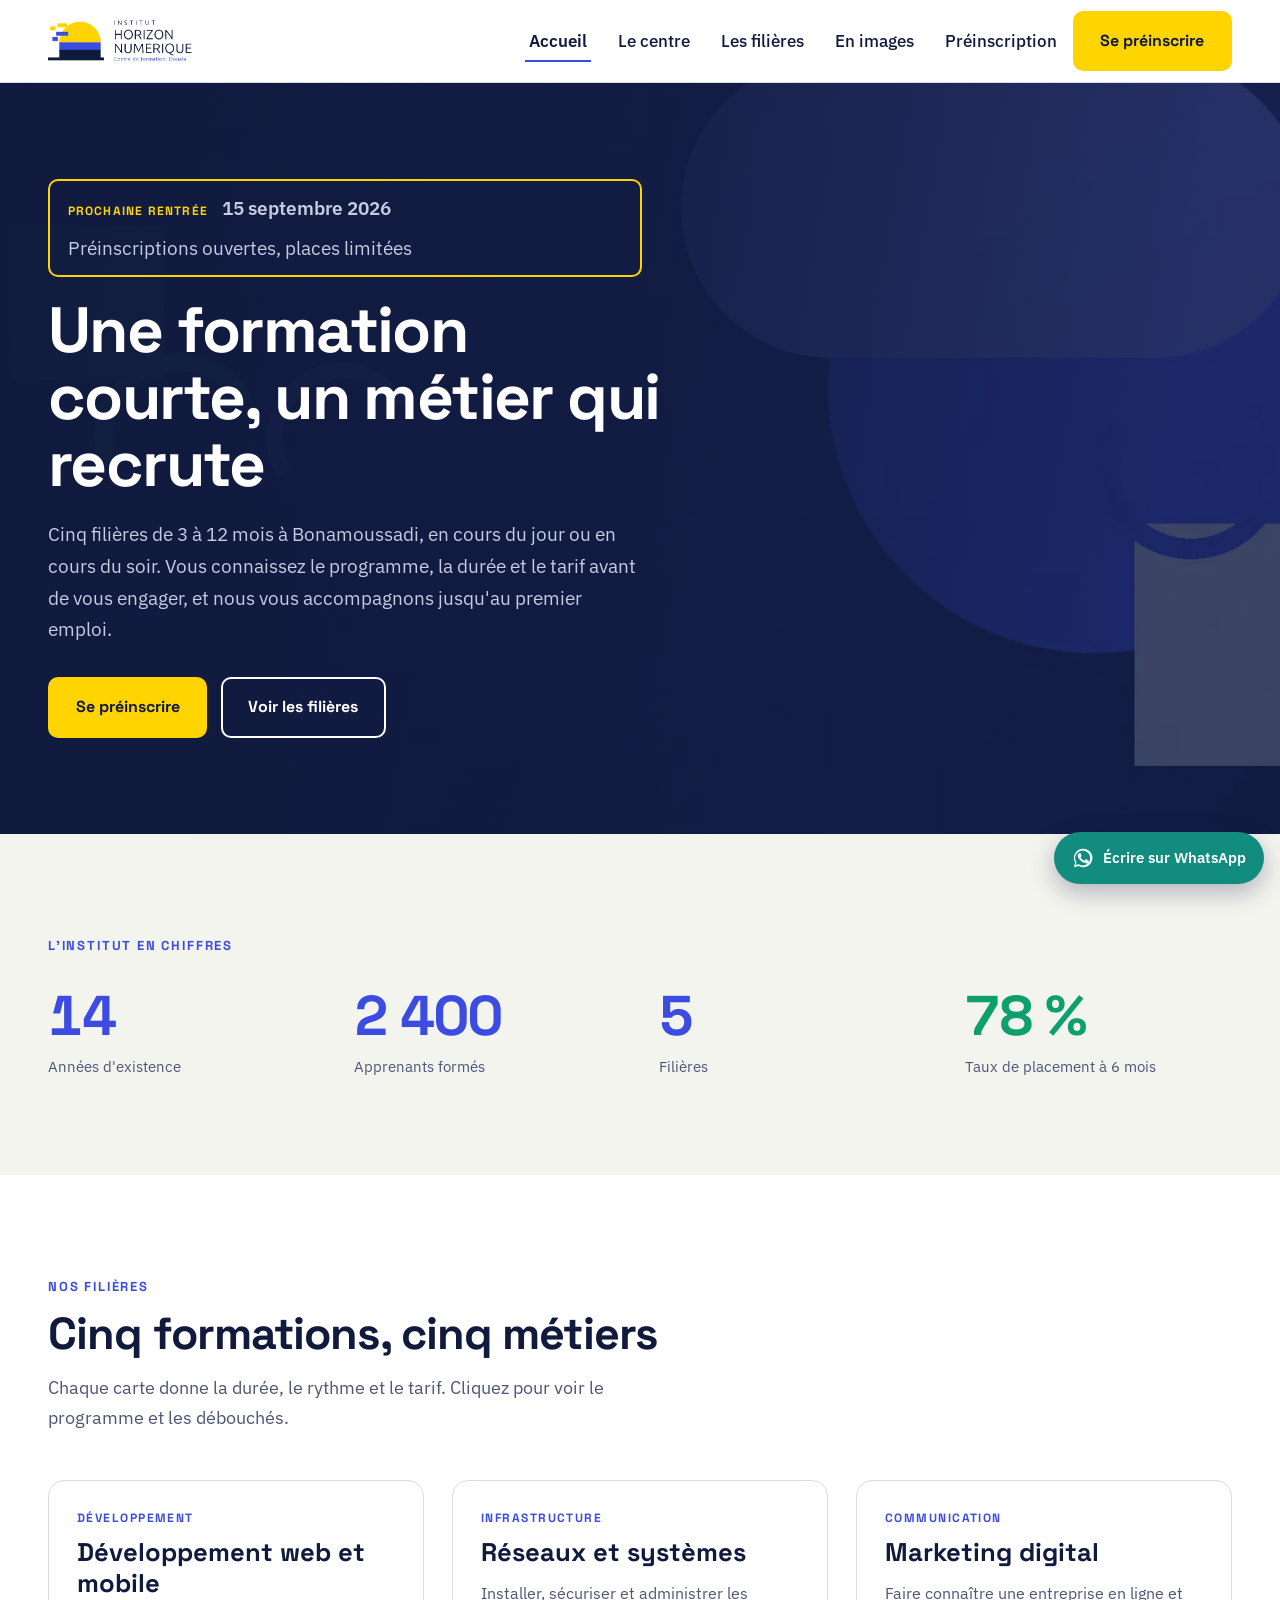
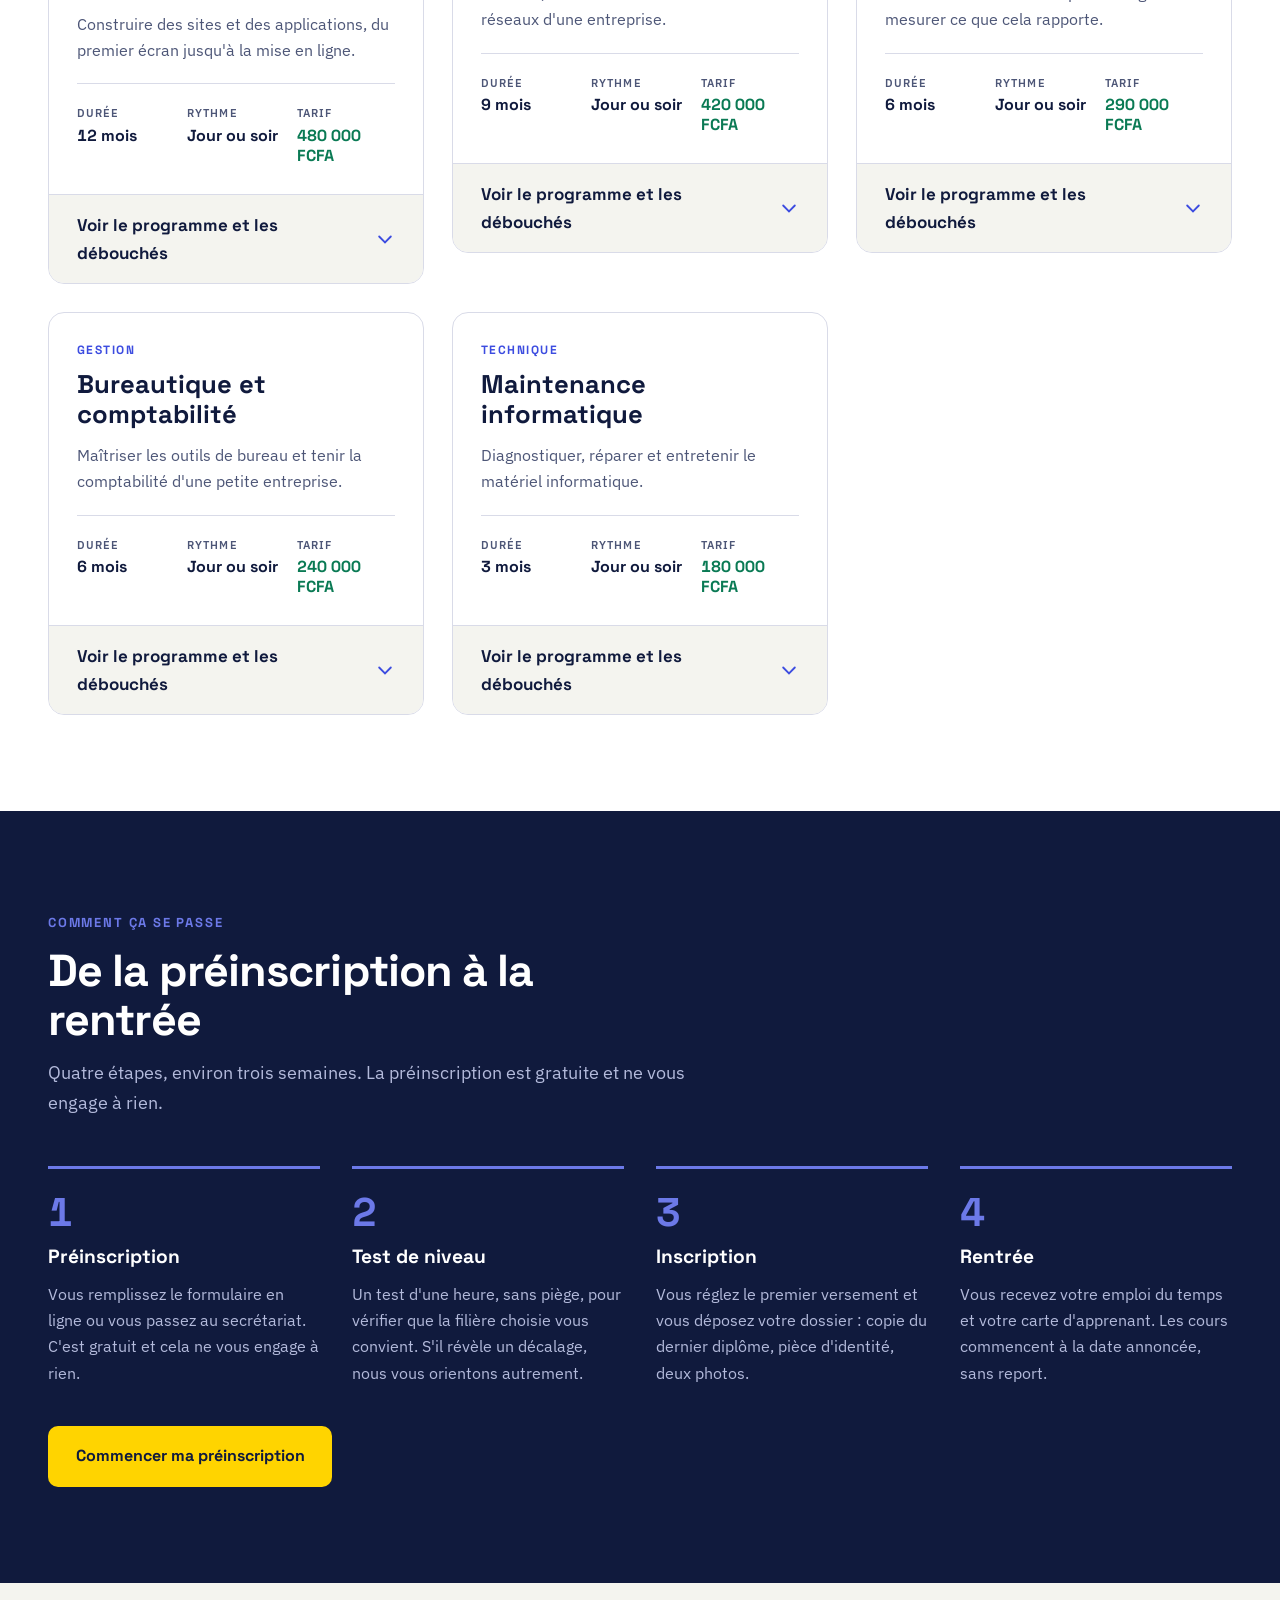
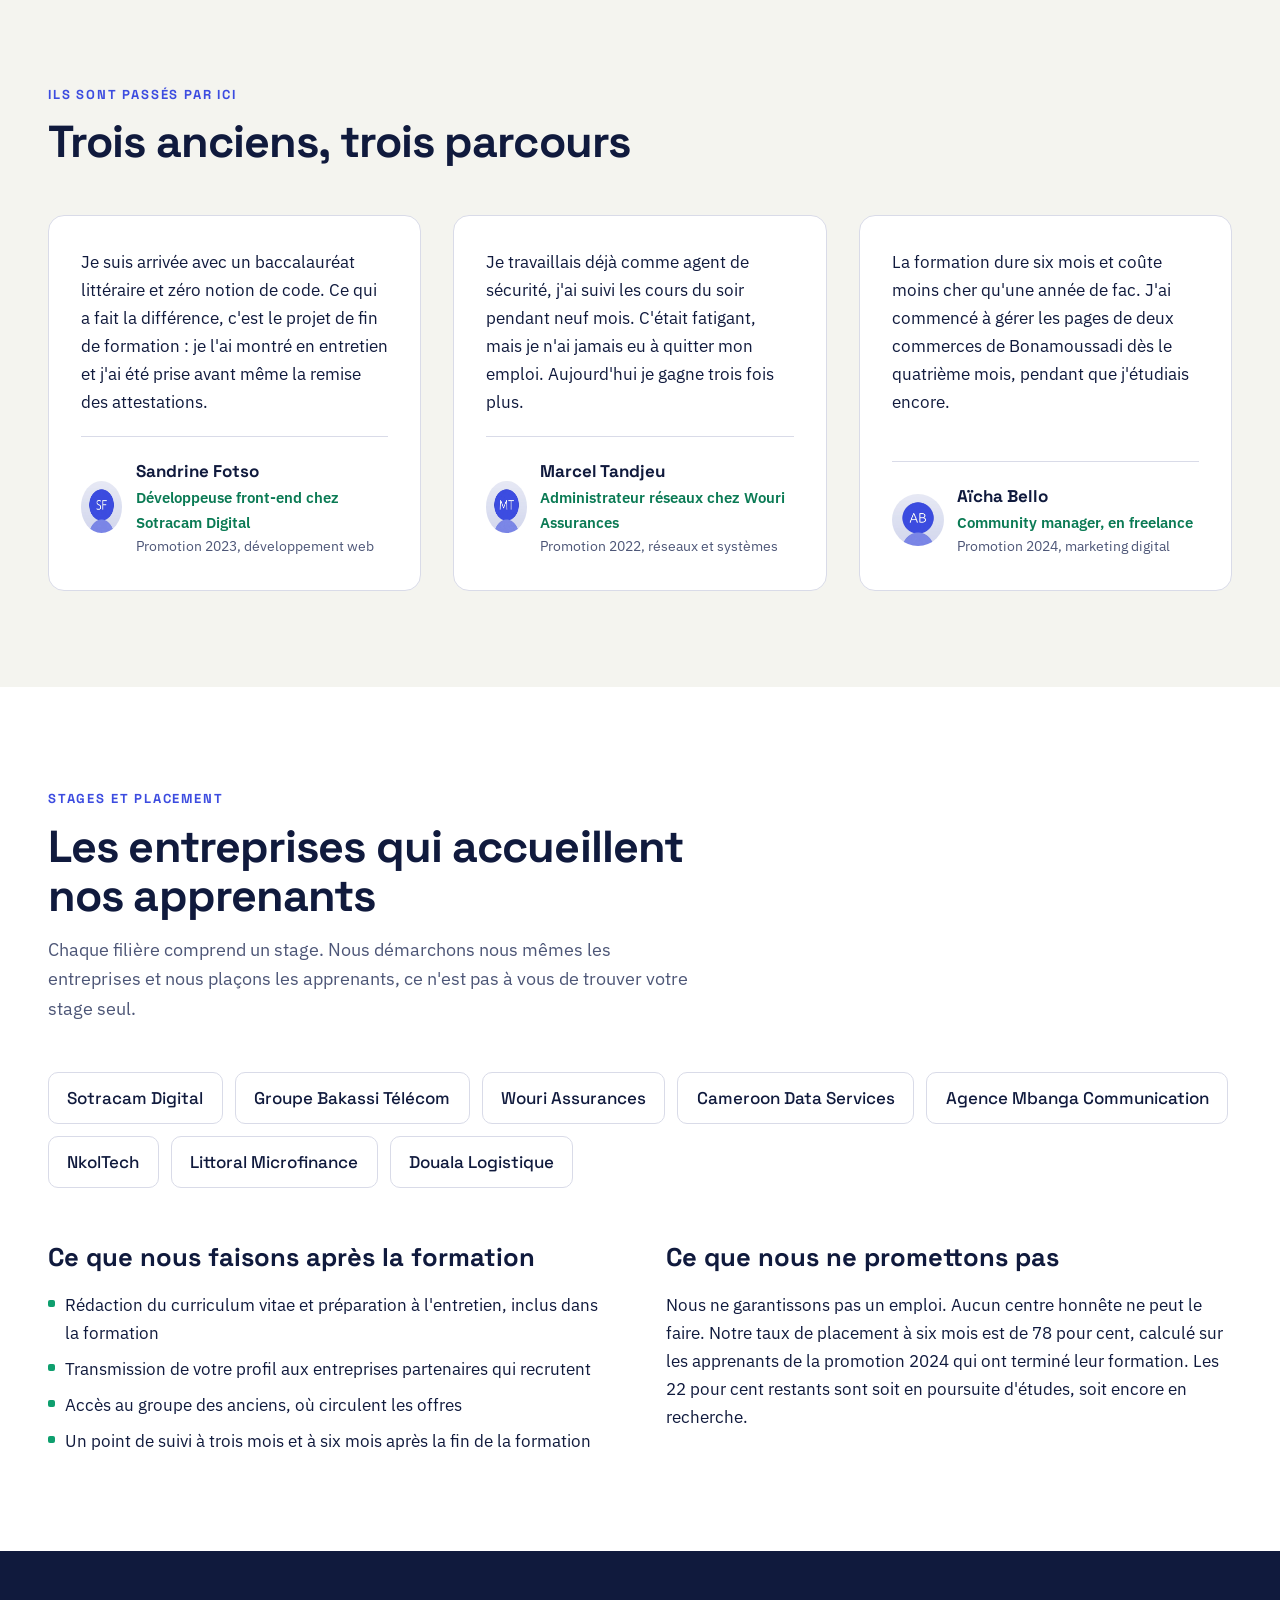
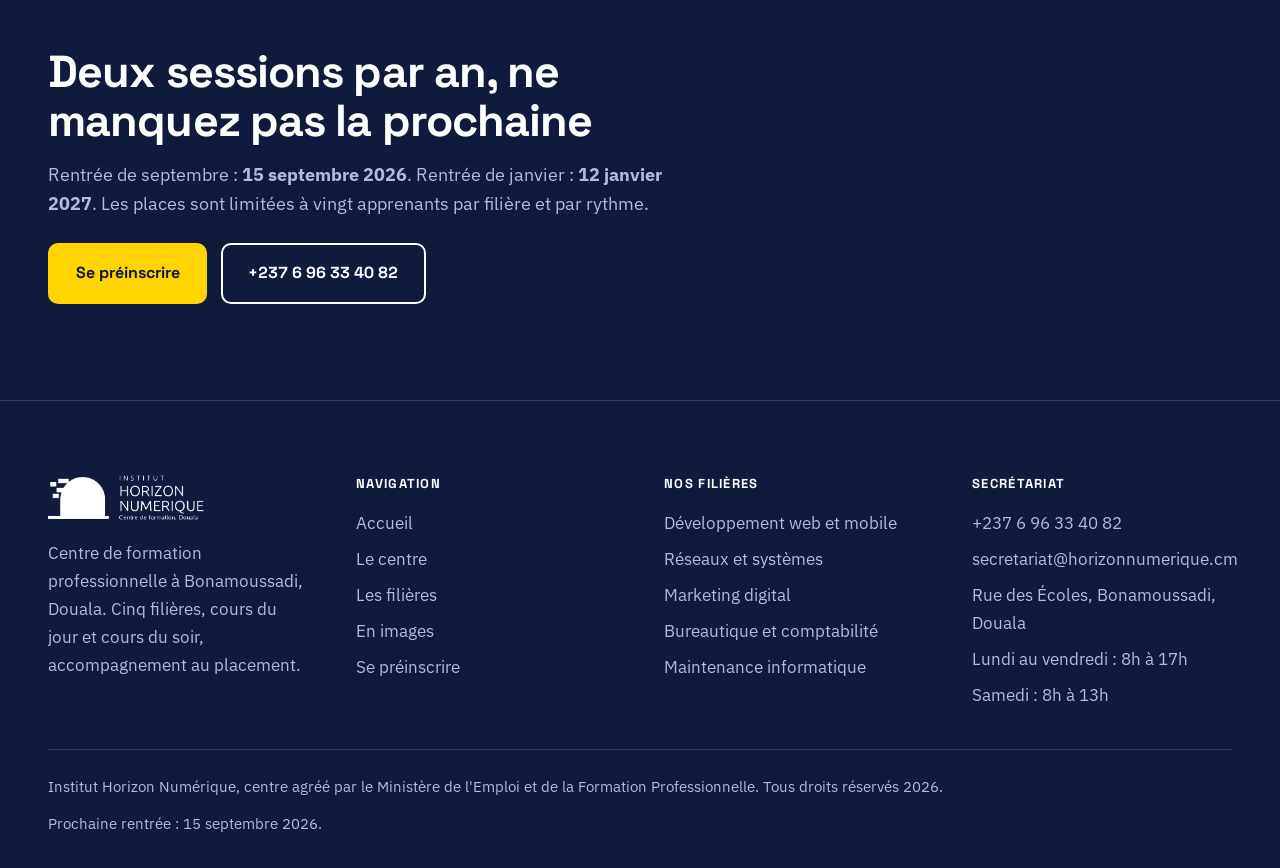
==== index.html @ 8bb301e9 "Firs commit" ====
<!DOCTYPE html>
<html lang="fr">
<head>
  <meta charset="UTF-8">
  <meta name="viewport" content="width=device-width, initial-scale=1">
  <title>Formation informatique à Douala | Horizon Numérique</title>
  <meta name="description" content="Centre de formation à Bonamoussadi, Douala. Développement web, réseaux, marketing digital et bureautique. Cours du jour et du soir, de 3 à 12 mois.">
  <link rel="canonical" href="https://www.horizonnumerique.cm/">
  <meta name="theme-color" content="#101A3D">
  <meta name="author" content="Institut Horizon Numérique">

  <meta property="og:type" content="website">
  <meta property="og:title" content="Formation informatique à Douala | Horizon Numérique">
  <meta property="og:description" content="Centre de formation à Bonamoussadi, Douala. Développement web, réseaux, marketing digital et bureautique. Cours du jour et du soir, de 3 à 12 mois.">
  <meta property="og:image" content="https://www.horizonnumerique.cm/assets/img/og-image.jpg">
  <meta property="og:image:width" content="1200">
  <meta property="og:image:height" content="630">
  <meta property="og:url" content="https://www.horizonnumerique.cm/">
  <meta property="og:locale" content="fr_FR">
  <meta property="og:site_name" content="Institut Horizon Numérique">
  <meta name="twitter:card" content="summary_large_image">
  <meta name="twitter:title" content="Formation informatique à Douala | Horizon Numérique">
  <meta name="twitter:description" content="Centre de formation à Bonamoussadi, Douala. Développement web, réseaux, marketing digital et bureautique. Cours du jour et du soir, de 3 à 12 mois.">
  <meta name="twitter:image" content="https://www.horizonnumerique.cm/assets/img/og-image.jpg">

  <link rel="icon" href="favicon.ico" sizes="any">
  <link rel="icon" type="image/png" sizes="32x32" href="assets/logo/favicon-32x32.png">
  <link rel="icon" type="image/png" sizes="16x16" href="assets/logo/favicon-16x16.png">
  <link rel="apple-touch-icon" href="assets/logo/apple-touch-icon.png">
  <link rel="manifest" href="site.webmanifest">

  <link rel="preload" as="image" href="assets/logo/logo.png">
  <link rel="preconnect" href="https://fonts.googleapis.com">
  <link rel="preconnect" href="https://fonts.gstatic.com" crossorigin>
  <link rel="stylesheet"
        href="https://fonts.googleapis.com/css2?family=Space+Grotesk:wght@500;700&family=IBM+Plex+Sans:wght@400;500;600&display=swap">
  <link rel="stylesheet" href="assets/css/style.css">
  <script type="application/ld+json">
{
  "@context": "https://schema.org",
  "@type": "EducationalOrganization",
  "@id": "https://www.horizonnumerique.cm/#institut",
  "name": "Institut Horizon Numérique",
  "alternateName": "Horizon Numérique",
  "description": "Centre de formation professionnelle à Bonamoussadi, Douala. Développement web et mobile, réseaux et systèmes, marketing digital, bureautique et comptabilité, maintenance informatique. Cours du jour et du soir.",
  "url": "https://www.horizonnumerique.cm/",
  "logo": "https://www.horizonnumerique.cm/assets/logo/logo.png",
  "image": "https://www.horizonnumerique.cm/assets/img/og-image.jpg",
  "telephone": "+237 6 96 33 40 82",
  "email": "secretariat@horizonnumerique.cm",
  "address": {
    "@type": "PostalAddress",
    "streetAddress": "Rue des Écoles, carrefour Kotto",
    "addressLocality": "Douala",
    "addressRegion": "Littoral",
    "postalCode": "BP 5820",
    "addressCountry": "CM"
  },
  "geo": {
    "@type": "GeoCoordinates",
    "latitude": 4.09,
    "longitude": 9.74
  },
  "openingHours": [
    "Mo-Fr 08:00-17:00",
    "Sa 08:00-13:00"
  ],
  "areaServed": {
    "@type": "City",
    "name": "Douala"
  },
  "foundingDate": "2012",
  "sameAs": [
    "https://www.facebook.com/horizonnumerique",
    "https://www.linkedin.com/school/institut-horizon-numerique"
  ],
  "numberOfStudents": 2400
}
  </script>
</head>
<body>
  <a class="saut-contenu" href="#contenu">Aller au contenu principal</a>

  <header class="entete">
    <div class="enveloppe entete__barre">
      <a class="entete__logo" href="index.html" aria-label="Institut Horizon Numérique, retour à l'accueil">
        <img src="assets/logo/logo.png" alt="Institut Horizon Numérique, centre de formation à Douala" width="144" height="46">
      </a>

      <button class="bouton-menu" type="button" data-menu-bouton
              aria-expanded="false" aria-controls="navigation-principale">Menu</button>

      <nav class="nav" id="navigation-principale" data-menu aria-label="Navigation principale">
        <ul class="nav__liste">
          <li><a class="nav__lien" href="index.html" aria-current="page">Accueil</a></li>
          <li><a class="nav__lien" href="a-propos/index.html">Le centre</a></li>
          <li><a class="nav__lien" href="services/index.html">Les filières</a></li>
          <li><a class="nav__lien" href="galerie/index.html">En images</a></li>
          <li><a class="nav__lien" href="contact/index.html">Préinscription</a></li>
        </ul>
      </nav>

      <a class="bouton bouton--jaune" href="contact/index.html">Se préinscrire</a>
    </div>
  </header>


  <main id="contenu">
    <section class="hero">
      <picture>
            <source type="image/webp" srcset="assets/img/hero.webp">
            <img src="assets/img/hero.jpg" alt="Apprenants en formation à l'Institut Horizon Numérique de Douala" width="2000" height="860" fetchpriority="high" class="hero__fond">
          </picture>
      <div class="enveloppe hero__contenu">
       <div class="hero__texte">
        <p class="session">
          <span class="session__etiquette">Prochaine rentrée</span>
          <strong>15 septembre 2026</strong>
          <span>Préinscriptions ouvertes, places limitées</span>
        </p>

        <h1>Une formation courte, un métier qui recrute</h1>
        <p>Cinq filières de 3 à 12 mois à Bonamoussadi, en cours du jour ou en
           cours du soir. Vous connaissez le programme, la durée et le tarif
           avant de vous engager, et nous vous accompagnons jusqu'au premier
           emploi.</p>

        <div class="groupe-boutons">
          <a class="bouton bouton--jaune" href="contact/index.html">Se préinscrire</a>
          <a class="bouton bouton--ligne" href="#filieres">Voir les filières</a>
        </div>
       </div>
      </div>
    </section>

    <section class="section section--craie" aria-labelledby="titre-chiffres">
      <div class="enveloppe">
        <h2 id="titre-chiffres" class="surtitre" style="margin-bottom:2rem">L'institut en chiffres</h2>
        <div class="chiffres">
          <div class="chiffre ">
            <p class="chiffre__valeur">14</p>
            <p class="chiffre__libelle">Années d'existence</p>
          </div>
          <div class="chiffre ">
            <p class="chiffre__valeur">2 400</p>
            <p class="chiffre__libelle">Apprenants formés</p>
          </div>
          <div class="chiffre ">
            <p class="chiffre__valeur">5</p>
            <p class="chiffre__libelle">Filières</p>
          </div>
          <div class="chiffre chiffre--reussite">
            <p class="chiffre__valeur">78 %</p>
            <p class="chiffre__libelle">Taux de placement à 6 mois</p>
          </div>
        </div>
      </div>
    </section>

    <section class="section" id="filieres" aria-labelledby="titre-filieres">
      <div class="enveloppe">
        <div class="titre-section">
          <span class="surtitre">Nos filières</span>
          <h2 id="titre-filieres">Cinq formations, cinq métiers</h2>
          <p>Chaque carte donne la durée, le rythme et le tarif. Cliquez pour
             voir le programme et les débouchés.</p>
        </div>

        <div class="filieres">
          <article class="filiere">
          <div class="filiere__entete">
            <p class="filiere__categorie">Développement</p>
            <h3>Développement web et mobile</h3>
            <p class="filiere__resume">Construire des sites et des applications, du premier écran jusqu'à la mise en ligne.</p>
            <dl class="filiere__donnees">
              <div><dt>Durée</dt><dd>12 mois</dd></div>
              <div><dt>Rythme</dt><dd>Jour ou soir</dd></div>
              <div><dt>Tarif</dt><dd class="tarif">480 000 FCFA</dd></div>
            </dl>
          </div>

          <button class="filiere__bouton" type="button" data-filiere-bouton
                  aria-expanded="false" aria-controls="detail-dev-web">
            <span data-filiere-libelle>Voir le programme et les débouchés</span>
            <svg viewBox="0 0 24 24" aria-hidden="true" focusable="false"><path d="M5 9l7 7 7-7"/></svg>
          </button>

          <div class="filiere__detail" id="detail-dev-web" hidden>
            <h4>Programme</h4>
            <ul>
                <li>Bases du web : HTML, CSS, mise en page responsive</li>
                <li>Programmation avec JavaScript</li>
                <li>Interfaces modernes avec React</li>
                <li>Serveur et API avec Node.js</li>
                <li>Bases de données SQL et modélisation</li>
                <li>et 3 autres modules, voir la fiche complète</li>
            </ul>

            <h4>Débouchés</h4>
            <ul class="debouches">
                <li>Développeur web junior en agence ou en entreprise</li>
                <li>Développeur mobile junior</li>
                <li>Intégrateur web</li>
                <li>Freelance sur des projets de sites vitrines et e-commerce</li>
            </ul>

            <p style="margin-top:1.5rem">
              <a class="bouton bouton--nuit" href="services/index.html#dev-web">Fiche complète</a>
            </p>
          </div>
        </article>
        <article class="filiere">
          <div class="filiere__entete">
            <p class="filiere__categorie">Infrastructure</p>
            <h3>Réseaux et systèmes</h3>
            <p class="filiere__resume">Installer, sécuriser et administrer les réseaux d'une entreprise.</p>
            <dl class="filiere__donnees">
              <div><dt>Durée</dt><dd>9 mois</dd></div>
              <div><dt>Rythme</dt><dd>Jour ou soir</dd></div>
              <div><dt>Tarif</dt><dd class="tarif">420 000 FCFA</dd></div>
            </dl>
          </div>

          <button class="filiere__bouton" type="button" data-filiere-bouton
                  aria-expanded="false" aria-controls="detail-reseaux">
            <span data-filiere-libelle>Voir le programme et les débouchés</span>
            <svg viewBox="0 0 24 24" aria-hidden="true" focusable="false"><path d="M5 9l7 7 7-7"/></svg>
          </button>

          <div class="filiere__detail" id="detail-reseaux" hidden>
            <h4>Programme</h4>
            <ul>
                <li>Architecture des réseaux et modèle TCP/IP</li>
                <li>Câblage, commutation et routage</li>
                <li>Administration Windows Server</li>
                <li>Administration Linux</li>
                <li>Sécurité des réseaux et pare-feu</li>
                <li>et 3 autres modules, voir la fiche complète</li>
            </ul>

            <h4>Débouchés</h4>
            <ul class="debouches">
                <li>Technicien réseaux en entreprise</li>
                <li>Administrateur systèmes junior</li>
                <li>Technicien support niveau 2</li>
                <li>Installateur en société de services informatiques</li>
            </ul>

            <p style="margin-top:1.5rem">
              <a class="bouton bouton--nuit" href="services/index.html#reseaux">Fiche complète</a>
            </p>
          </div>
        </article>
        <article class="filiere">
          <div class="filiere__entete">
            <p class="filiere__categorie">Communication</p>
            <h3>Marketing digital</h3>
            <p class="filiere__resume">Faire connaître une entreprise en ligne et mesurer ce que cela rapporte.</p>
            <dl class="filiere__donnees">
              <div><dt>Durée</dt><dd>6 mois</dd></div>
              <div><dt>Rythme</dt><dd>Jour ou soir</dd></div>
              <div><dt>Tarif</dt><dd class="tarif">290 000 FCFA</dd></div>
            </dl>
          </div>

          <button class="filiere__bouton" type="button" data-filiere-bouton
                  aria-expanded="false" aria-controls="detail-marketing">
            <span data-filiere-libelle>Voir le programme et les débouchés</span>
            <svg viewBox="0 0 24 24" aria-hidden="true" focusable="false"><path d="M5 9l7 7 7-7"/></svg>
          </button>

          <div class="filiere__detail" id="detail-marketing" hidden>
            <h4>Programme</h4>
            <ul>
                <li>Stratégie de communication numérique</li>
                <li>Réseaux sociaux : Facebook, Instagram, TikTok, LinkedIn</li>
                <li>Création de visuels avec Canva et Photoshop</li>
                <li>Rédaction web et référencement naturel</li>
                <li>Publicité en ligne et gestion de budget</li>
                <li>et 3 autres modules, voir la fiche complète</li>
            </ul>

            <h4>Débouchés</h4>
            <ul class="debouches">
                <li>Chargé de communication digitale</li>
                <li>Community manager</li>
                <li>Assistant marketing en PME</li>
                <li>Freelance en gestion de pages d'entreprises</li>
            </ul>

            <p style="margin-top:1.5rem">
              <a class="bouton bouton--nuit" href="services/index.html#marketing">Fiche complète</a>
            </p>
          </div>
        </article>
        <article class="filiere">
          <div class="filiere__entete">
            <p class="filiere__categorie">Gestion</p>
            <h3>Bureautique et comptabilité</h3>
            <p class="filiere__resume">Maîtriser les outils de bureau et tenir la comptabilité d'une petite entreprise.</p>
            <dl class="filiere__donnees">
              <div><dt>Durée</dt><dd>6 mois</dd></div>
              <div><dt>Rythme</dt><dd>Jour ou soir</dd></div>
              <div><dt>Tarif</dt><dd class="tarif">240 000 FCFA</dd></div>
            </dl>
          </div>

          <button class="filiere__bouton" type="button" data-filiere-bouton
                  aria-expanded="false" aria-controls="detail-bureautique">
            <span data-filiere-libelle>Voir le programme et les débouchés</span>
            <svg viewBox="0 0 24 24" aria-hidden="true" focusable="false"><path d="M5 9l7 7 7-7"/></svg>
          </button>

          <div class="filiere__detail" id="detail-bureautique" hidden>
            <h4>Programme</h4>
            <ul>
                <li>Windows, fichiers et organisation du poste de travail</li>
                <li>Traitement de texte : Word</li>
                <li>Tableur : Excel, des bases aux formules avancées</li>
                <li>Présentations : PowerPoint</li>
                <li>Comptabilité générale et plan comptable OHADA</li>
                <li>et 3 autres modules, voir la fiche complète</li>
            </ul>

            <h4>Débouchés</h4>
            <ul class="debouches">
                <li>Secrétaire de direction</li>
                <li>Aide-comptable en PME</li>
                <li>Assistant administratif</li>
                <li>Caissier ou gestionnaire de stock</li>
            </ul>

            <p style="margin-top:1.5rem">
              <a class="bouton bouton--nuit" href="services/index.html#bureautique">Fiche complète</a>
            </p>
          </div>
        </article>
        <article class="filiere">
          <div class="filiere__entete">
            <p class="filiere__categorie">Technique</p>
            <h3>Maintenance informatique</h3>
            <p class="filiere__resume">Diagnostiquer, réparer et entretenir le matériel informatique.</p>
            <dl class="filiere__donnees">
              <div><dt>Durée</dt><dd>3 mois</dd></div>
              <div><dt>Rythme</dt><dd>Jour ou soir</dd></div>
              <div><dt>Tarif</dt><dd class="tarif">180 000 FCFA</dd></div>
            </dl>
          </div>

          <button class="filiere__bouton" type="button" data-filiere-bouton
                  aria-expanded="false" aria-controls="detail-maintenance">
            <span data-filiere-libelle>Voir le programme et les débouchés</span>
            <svg viewBox="0 0 24 24" aria-hidden="true" focusable="false"><path d="M5 9l7 7 7-7"/></svg>
          </button>

          <div class="filiere__detail" id="detail-maintenance" hidden>
            <h4>Programme</h4>
            <ul>
                <li>Composants d'un ordinateur et montage</li>
                <li>Installation de Windows et des pilotes</li>
                <li>Diagnostic des pannes matérielles</li>
                <li>Récupération de données et sauvegarde</li>
                <li>Nettoyage, virus et optimisation</li>
                <li>et 2 autres modules, voir la fiche complète</li>
            </ul>

            <h4>Débouchés</h4>
            <ul class="debouches">
                <li>Technicien de maintenance</li>
                <li>Vendeur technicien en boutique informatique</li>
                <li>Ouverture de son propre atelier de réparation</li>
            </ul>

            <p style="margin-top:1.5rem">
              <a class="bouton bouton--nuit" href="services/index.html#maintenance">Fiche complète</a>
            </p>
          </div>
        </article>
        </div>
      </div>
    </section>

    <section class="section section--nuit" aria-labelledby="titre-etapes">
      <div class="enveloppe">
        <div class="titre-section">
          <span class="surtitre">Comment ça se passe</span>
          <h2 id="titre-etapes">De la préinscription à la rentrée</h2>
          <p>Quatre étapes, environ trois semaines. La préinscription est
             gratuite et ne vous engage à rien.</p>
        </div>

        <ol class="etapes">
          <li class="etape">
            <h3>Préinscription</h3>
            <p>Vous remplissez le formulaire en ligne ou vous passez au secrétariat. C'est gratuit et cela ne vous engage à rien.</p>
          </li>
          <li class="etape">
            <h3>Test de niveau</h3>
            <p>Un test d'une heure, sans piège, pour vérifier que la filière choisie vous convient. S'il révèle un décalage, nous vous orientons autrement.</p>
          </li>
          <li class="etape">
            <h3>Inscription</h3>
            <p>Vous réglez le premier versement et vous déposez votre dossier : copie du dernier diplôme, pièce d'identité, deux photos.</p>
          </li>
          <li class="etape">
            <h3>Rentrée</h3>
            <p>Vous recevez votre emploi du temps et votre carte d'apprenant. Les cours commencent à la date annoncée, sans report.</p>
          </li>
        </ol>

        <div class="groupe-boutons" style="margin-top:2.5rem">
          <a class="bouton bouton--jaune" href="contact/index.html">Commencer ma préinscription</a>
        </div>
      </div>
    </section>

    <section class="section section--craie" aria-labelledby="titre-temoignages">
      <div class="enveloppe">
        <div class="titre-section">
          <span class="surtitre">Ils sont passés par ici</span>
          <h2 id="titre-temoignages">Trois anciens, trois parcours</h2>
        </div>

        <div class="temoignages">
          <figure class="temoignage">
            <blockquote>Je suis arrivée avec un baccalauréat littéraire et zéro notion de code. Ce qui a fait la différence, c'est le projet de fin de formation : je l'ai montré en entretien et j'ai été prise avant même la remise des attestations.</blockquote>
            <figcaption class="temoignage__auteur">
              <picture>
            <source type="image/webp" srcset="assets/img/ancien-sf.webp">
            <img src="assets/img/ancien-sf.jpg" alt="Sandrine Fotso, ancien apprenant de l'Institut Horizon Numérique" width="400" height="400" loading="lazy" decoding="async">
          </picture>
              <div>
                <p class="temoignage__nom">Sandrine Fotso</p>
                <p class="temoignage__poste">Développeuse front-end chez Sotracam Digital</p>
                <p class="temoignage__promo">Promotion 2023, développement web</p>
              </div>
            </figcaption>
          </figure>
          <figure class="temoignage">
            <blockquote>Je travaillais déjà comme agent de sécurité, j'ai suivi les cours du soir pendant neuf mois. C'était fatigant, mais je n'ai jamais eu à quitter mon emploi. Aujourd'hui je gagne trois fois plus.</blockquote>
            <figcaption class="temoignage__auteur">
              <picture>
            <source type="image/webp" srcset="assets/img/ancien-mt.webp">
            <img src="assets/img/ancien-mt.jpg" alt="Marcel Tandjeu, ancien apprenant de l'Institut Horizon Numérique" width="400" height="400" loading="lazy" decoding="async">
          </picture>
              <div>
                <p class="temoignage__nom">Marcel Tandjeu</p>
                <p class="temoignage__poste">Administrateur réseaux chez Wouri Assurances</p>
                <p class="temoignage__promo">Promotion 2022, réseaux et systèmes</p>
              </div>
            </figcaption>
          </figure>
          <figure class="temoignage">
            <blockquote>La formation dure six mois et coûte moins cher qu'une année de fac. J'ai commencé à gérer les pages de deux commerces de Bonamoussadi dès le quatrième mois, pendant que j'étudiais encore.</blockquote>
            <figcaption class="temoignage__auteur">
              <picture>
            <source type="image/webp" srcset="assets/img/ancien-ab.webp">
            <img src="assets/img/ancien-ab.jpg" alt="Aïcha Bello, ancien apprenant de l'Institut Horizon Numérique" width="400" height="400" loading="lazy" decoding="async">
          </picture>
              <div>
                <p class="temoignage__nom">Aïcha Bello</p>
                <p class="temoignage__poste">Community manager, en freelance</p>
                <p class="temoignage__promo">Promotion 2024, marketing digital</p>
              </div>
            </figcaption>
          </figure>
        </div>
      </div>
    </section>

    <section class="section" aria-labelledby="titre-partenaires">
      <div class="enveloppe">
        <div class="titre-section">
          <span class="surtitre">Stages et placement</span>
          <h2 id="titre-partenaires">Les entreprises qui accueillent nos apprenants</h2>
          <p>Chaque filière comprend un stage. Nous démarchons nous mêmes les
             entreprises et nous plaçons les apprenants, ce n'est pas à vous de
             trouver votre stage seul.</p>
        </div>

        <ul class="partenaires">
          <li>Sotracam Digital</li>
          <li>Groupe Bakassi Télécom</li>
          <li>Wouri Assurances</li>
          <li>Cameroon Data Services</li>
          <li>Agence Mbanga Communication</li>
          <li>NkolTech</li>
          <li>Littoral Microfinance</li>
          <li>Douala Logistique</li>
        </ul>

        <div class="colonnes" style="margin-top:3rem">
          <div>
            <h3 style="font-family:var(--display);font-size:var(--t-m);font-weight:700;margin-bottom:0.75rem">Ce que nous faisons après la formation</h3>
            <ul class="liste-puces">
              <li>Rédaction du curriculum vitae et préparation à l'entretien,
                  inclus dans la formation</li>
              <li>Transmission de votre profil aux entreprises partenaires qui
                  recrutent</li>
              <li>Accès au groupe des anciens, où circulent les offres</li>
              <li>Un point de suivi à trois mois et à six mois après la fin de
                  la formation</li>
            </ul>
          </div>
          <div>
            <h3 style="font-family:var(--display);font-size:var(--t-m);font-weight:700;margin-bottom:0.75rem">Ce que nous ne promettons pas</h3>
            <p>Nous ne garantissons pas un emploi. Aucun centre honnête ne peut
               le faire. Notre taux de placement à six mois est de 78 pour cent,
               calculé sur les apprenants de la promotion 2024 qui ont terminé
               leur formation. Les 22 pour cent restants sont soit en poursuite
               d'études, soit encore en recherche.</p>
          </div>
        </div>
      </div>
    </section>

    <section class="section section--nuit">
      <div class="enveloppe">
        <div class="titre-section" style="margin-bottom:1.5rem">
          <h2>Deux sessions par an, ne manquez pas la prochaine</h2>
          <p>Rentrée de septembre : <strong>15 septembre 2026</strong>. Rentrée de
             janvier : <strong>12 janvier 2027</strong>. Les places sont
             limitées à vingt apprenants par filière et par rythme.</p>
        </div>
        <div class="groupe-boutons">
          <a class="bouton bouton--jaune" href="contact/index.html">Se préinscrire</a>
          <a class="bouton bouton--ligne" href="tel:+237696334082">+237 6 96 33 40 82</a>
        </div>
      </div>
    </section>
  </main>


  <footer class="pied">
    <div class="enveloppe">
      <div class="pied__grille">
        <div>
          <img src="assets/logo/logo-blanc.png" alt="Institut Horizon Numérique, centre de formation à Douala" width="157" height="50">
          <p>Centre de formation professionnelle à Bonamoussadi, Douala.
             Cinq filières, cours du jour et cours du soir, accompagnement au
             placement.</p>
        </div>

        <div>
          <h3>Navigation</h3>
          <ul>
            <li><a href="index.html">Accueil</a></li>
            <li><a href="a-propos/index.html">Le centre</a></li>
            <li><a href="services/index.html">Les filières</a></li>
            <li><a href="galerie/index.html">En images</a></li>
            <li><a href="contact/index.html">Se préinscrire</a></li>
          </ul>
        </div>

        <div>
          <h3>Nos filières</h3>
          <ul>
            <li><a href="services/index.html#dev-web">Développement web et mobile</a></li>
            <li><a href="services/index.html#reseaux">Réseaux et systèmes</a></li>
            <li><a href="services/index.html#marketing">Marketing digital</a></li>
            <li><a href="services/index.html#bureautique">Bureautique et comptabilité</a></li>
            <li><a href="services/index.html#maintenance">Maintenance informatique</a></li>
          </ul>
        </div>

        <div>
          <h3>Secrétariat</h3>
          <ul>
            <li><a href="tel:+237696334082">+237 6 96 33 40 82</a></li>
            <li><a href="mailto:secretariat@horizonnumerique.cm">secretariat@horizonnumerique.cm</a></li>
            <li>Rue des Écoles, Bonamoussadi, Douala</li>
            <li>Lundi au vendredi : 8h à 17h</li>
            <li>Samedi : 8h à 13h</li>
          </ul>
        </div>
      </div>

      <div class="pied__bas">
        <p>Institut Horizon Numérique, centre agréé par le Ministère de
           l'Emploi et de la Formation Professionnelle. Tous droits réservés
           <span data-annee>2026</span>.</p>
        <p>Prochaine rentrée : 15 septembre 2026.</p>
      </div>
    </div>
  </footer>

  <a class="whatsapp" href="https://wa.me/237696334082?text=Bonjour%2C%20je%20souhaite%20des%20informations%20sur%20les%20formations%20de%20l%27Institut%20Horizon%20Numerique." target="_blank" rel="noopener"
     aria-label="Écrire à l'Institut Horizon Numérique sur WhatsApp">
    <svg viewBox="0 0 24 24" aria-hidden="true" focusable="false"><path d="M17.5 14.4c-.3-.2-1.7-.9-2-1-.3-.1-.5-.2-.7.1-.2.3-.7 1-.9 1.2-.2.2-.3.2-.6.1-.3-.2-1.2-.5-2.3-1.4-.9-.8-1.4-1.7-1.6-2-.2-.3 0-.5.1-.6l.5-.5c.1-.2.2-.3.3-.5 0-.2 0-.4 0-.5 0-.2-.7-1.6-.9-2.2-.2-.6-.5-.5-.7-.5h-.6c-.2 0-.5.1-.8.4-.3.3-1 1-1 2.5s1.1 2.9 1.2 3.1c.2.2 2.1 3.2 5.1 4.4 2.5 1 3 .8 3.6.8.5 0 1.7-.7 2-1.4.2-.7.2-1.2.2-1.4-.1-.1-.3-.2-.6-.3M12 2a10 10 0 0 0-8.6 15L2 22l5.2-1.4A10 10 0 1 0 12 2m0 18.2c-1.6 0-3.2-.4-4.6-1.3l-.3-.2-3.1.8.8-3-.2-.3A8.2 8.2 0 1 1 12 20.2"/></svg>
    <span>Écrire sur WhatsApp</span>
  </a>

  <script src="assets/js/main.js" defer></script>
</body>
</html>
---- assets/css/style.css ----
/* ==========================================================================
   Institut Horizon Numerique - feuille de style unique

   Le visiteur est un bachelier ou un parent qui compare deux ou trois centres.
   Il cherche quatre reponses : quelles filieres, combien ca coute, combien de
   temps, et est-ce que ca debouche sur un emploi. Toute la mise en page vise a
   rendre ces quatre reponses trouvables en moins de trente secondes.
   ========================================================================== */

:root {
  /* Palette : nuit et electrique viennent du logo. Le jaune aussi, mais il
     obeit ici a une regle stricte, voir plus bas. */
  --nuit: #101a3d;
  --nuit-clair: #1b2856;
  --jaune: #ffd400;
  --jaune-fonce: #d9b400;
  --electrique: #3c4ce0;
  --electrique-clair: #6c79e8;
  --craie: #f4f4ef;
  --vert: #0e9f6e;
  --vert-fonce: #0a7a54;
  --blanc: #ffffff;

  --texte: #101a3d;
  --texte-doux: #4d5677;
  --filet: #d9dbe8;

  --display: "Space Grotesk", system-ui, -apple-system, "Segoe UI", sans-serif;
  --corps: "IBM Plex Sans", system-ui, -apple-system, "Segoe UI", sans-serif;

  --t-xl: clamp(2.2rem, 5.5vw, 4rem);
  --t-l: clamp(1.75rem, 3.6vw, 2.8rem);
  --t-m: clamp(1.25rem, 2.2vw, 1.6rem);

  --gouttiere: clamp(1.25rem, 4vw, 3rem);
  --section: clamp(3.5rem, 8vw, 6rem);
  --max: 1280px;

  --rayon: 10px;
  --rayon-l: 16px;
  --ombre: 0 8px 26px rgba(16, 26, 61, 0.09);
  --transition: 220ms cubic-bezier(0.2, 0.6, 0.2, 1);
}

*,
*::before,
*::after {
  box-sizing: border-box;
}

* {
  margin: 0;
}

html {
  -webkit-text-size-adjust: 100%;
  scroll-behavior: smooth;
}

body {
  background: var(--blanc);
  color: var(--texte);
  font-family: var(--corps);
  font-size: 1.0625rem;
  line-height: 1.65;
  /* Chiffres tabulaires partout : le site est plein de tarifs, de durees et
     de pourcentages qui doivent s'aligner en colonne d'une carte a l'autre. */
  font-variant-numeric: tabular-nums;
  -webkit-font-smoothing: antialiased;
}

img,
picture,
svg {
  display: block;
  max-width: 100%;
}

a {
  color: inherit;
}

button,
input,
select,
textarea {
  font: inherit;
  color: inherit;
}

:focus-visible {
  outline: 3px solid var(--jaune);
  outline-offset: 3px;
}

/* Sur fond clair le jaune pur manque de contraste comme anneau de focus */
.section:not(.section--nuit) :focus-visible,
.entete :focus-visible {
  outline-color: var(--electrique);
}

.saut-contenu {
  position: absolute;
  left: -9999px;
  background: var(--nuit);
  color: var(--blanc);
  padding: 0.75rem 1.25rem;
  z-index: 200;
}

.saut-contenu:focus {
  left: 0;
}

/* --------------------------------------------------------------------------
   Structure
   -------------------------------------------------------------------------- */
.enveloppe {
  width: min(100% - var(--gouttiere) * 2, var(--max));
  margin-inline: auto;
}

.section {
  padding-block: var(--section);
}

.section--craie {
  background: var(--craie);
}

.section--nuit {
  background: var(--nuit);
  color: var(--blanc);
}

.titre-section {
  max-width: 64ch;
  margin-bottom: clamp(2rem, 4vw, 3rem);
}

.titre-section h2 {
  font-family: var(--display);
  font-size: var(--t-l);
  font-weight: 700;
  line-height: 1.1;
  letter-spacing: -0.02em;
}

.titre-section p {
  margin-top: 0.9rem;
  color: var(--texte-doux);
  font-size: 1.125rem;
}

.section--nuit .titre-section p {
  color: #b3badb;
}

.surtitre {
  display: inline-block;
  font-family: var(--display);
  font-size: 0.8125rem;
  font-weight: 700;
  letter-spacing: 0.14em;
  text-transform: uppercase;
  color: var(--electrique);
  margin-bottom: 0.75rem;
}

.section--nuit .surtitre {
  color: var(--electrique-clair);
}

/* --------------------------------------------------------------------------
   En-tete
   -------------------------------------------------------------------------- */
.entete {
  position: sticky;
  top: 0;
  z-index: 100;
  background: rgba(255, 255, 255, 0.97);
  border-bottom: 1px solid var(--filet);
}

.entete__barre {
  display: flex;
  align-items: center;
  gap: 0.75rem;
  min-height: 82px;
}

.entete__logo {
  margin-right: auto;
}

.entete__logo img {
  height: 46px;
  width: auto;
}

.nav__liste {
  display: flex;
  gap: clamp(0.75rem, 1.8vw, 1.75rem);
  list-style: none;
  padding: 0;
  align-items: center;
}

.nav__lien {
  text-decoration: none;
  font-weight: 500;
  padding: 0.5rem 0.25rem;
  border-bottom: 2px solid transparent;
  transition: color var(--transition), border-color var(--transition);
}

.nav__lien:hover {
  color: var(--electrique);
}

.nav__lien[aria-current="page"] {
  border-bottom-color: var(--electrique);
  font-weight: 600;
}

.bouton-menu {
  display: none;
  background: none;
  border: 1px solid var(--filet);
  border-radius: var(--rayon);
  padding: 0.6rem 1rem;
  cursor: pointer;
  font-weight: 600;
}

@media (max-width: 1040px) {
  .bouton-menu {
    display: block;
  }

  .entete__barre {
    flex-wrap: wrap;
  }

  .nav {
    position: absolute;
    inset: 100% 0 auto 0;
    background: var(--blanc);
    border-bottom: 1px solid var(--filet);
    display: none;
    padding: 0.5rem var(--gouttiere) 1.5rem;
    box-shadow: var(--ombre);
  }

  .nav[data-ouvert="true"] {
    display: block;
  }

  .nav__liste {
    flex-direction: column;
    align-items: stretch;
    gap: 0;
  }

  .nav__lien {
    display: block;
    padding-block: 0.95rem;
    border-bottom: 1px solid var(--filet);
  }
}

/* --------------------------------------------------------------------------
   Boutons
   LE JAUNE NE SERT QU'ICI. C'est la regle qui fait tenir toute la page : si
   le jaune apparait ailleurs, le visiteur ne sait plus ou cliquer.
   -------------------------------------------------------------------------- */
.bouton {
  display: inline-flex;
  align-items: center;
  justify-content: center;
  gap: 0.5rem;
  padding: 0.95rem 1.6rem;
  border-radius: var(--rayon);
  font-family: var(--display);
  font-weight: 700;
  font-size: 1rem;
  text-decoration: none;
  border: 2px solid transparent;
  cursor: pointer;
  transition: background var(--transition), color var(--transition),
    border-color var(--transition);
}

.bouton--jaune {
  background: var(--jaune);
  color: var(--nuit);
}

.bouton--jaune:hover {
  background: var(--jaune-fonce);
}

.bouton--nuit {
  background: var(--nuit);
  color: var(--blanc);
}

.bouton--nuit:hover {
  background: var(--electrique);
}

.bouton--ligne {
  border-color: currentColor;
}

.bouton--ligne:hover {
  background: var(--jaune);
  border-color: var(--jaune);
  color: var(--nuit);
}

.groupe-boutons {
  display: flex;
  flex-wrap: wrap;
  gap: 0.85rem;
}

/* --------------------------------------------------------------------------
   Hero
   La date limite de session est l'information la plus urgente de la page :
   elle est traitee comme une alerte, avant meme le titre.
   -------------------------------------------------------------------------- */
.hero {
  position: relative;
  background: var(--nuit);
  color: var(--blanc);
  overflow: hidden;
}

.hero__fond {
  position: absolute;
  inset: 0;
  width: 100%;
  height: 100%;
  object-fit: cover;
  opacity: 0.5;
}

.hero::after {
  content: "";
  position: absolute;
  inset: 0;
  background: linear-gradient(100deg, rgba(16, 26, 61, 0.95) 0%,
    rgba(16, 26, 61, 0.78) 48%, rgba(16, 26, 61, 0.25) 88%);
  pointer-events: none;
  z-index: 0;
}

.hero__contenu {
  position: relative;
  z-index: 1;
  padding-block: clamp(3rem, 8vw, 6rem);
}

.hero__texte {
  max-width: 62ch;
}

.hero h1 {
  font-family: var(--display);
  font-size: var(--t-xl);
  font-weight: 700;
  line-height: 1.05;
  letter-spacing: -0.025em;
  margin-block: 1.25rem;
}

.hero p {
  font-size: clamp(1.0625rem, 1.5vw, 1.2rem);
  color: #c6cbe0;
  max-width: 54ch;
}

.hero .groupe-boutons {
  margin-top: 2rem;
}

/* Bandeau de session : bordure jaune parce qu'il porte l'action, pas un fond
   jaune, qui volerait la vedette au bouton juste en dessous. */
.session {
  display: inline-flex;
  flex-wrap: wrap;
  align-items: baseline;
  gap: 0.5rem 0.85rem;
  border: 2px solid var(--jaune);
  border-radius: var(--rayon);
  padding: 0.7rem 1.1rem;
  font-size: 0.95rem;
}

.session__etiquette {
  font-family: var(--display);
  font-weight: 700;
  letter-spacing: 0.1em;
  text-transform: uppercase;
  font-size: 0.75rem;
  color: var(--jaune);
}

.session strong {
  font-weight: 600;
}

/* --------------------------------------------------------------------------
   Bandeau de chiffres
   -------------------------------------------------------------------------- */
.chiffres {
  display: grid;
  grid-template-columns: repeat(auto-fit, minmax(min(160px, 100%), 1fr));
  gap: clamp(1.25rem, 3vw, 2.5rem);
}

.chiffre__valeur {
  font-family: var(--display);
  font-size: clamp(2.4rem, 5vw, 3.5rem);
  font-weight: 700;
  line-height: 1;
  color: var(--electrique);
  letter-spacing: -0.02em;
}

.section--nuit .chiffre__valeur {
  color: var(--electrique-clair);
}

.chiffre--reussite .chiffre__valeur {
  color: var(--vert);
}

.section--nuit .chiffre--reussite .chiffre__valeur {
  color: #3ecb99;
}

.chiffre__libelle {
  margin-top: 0.6rem;
  font-size: 0.95rem;
  color: var(--texte-doux);
}

.section--nuit .chiffre__libelle {
  color: #b3badb;
}

/* --------------------------------------------------------------------------
   Grille des filieres : l'element signature

   Chaque carte porte les trois informations que le visiteur cherche (duree,
   rythme, tarif) sans avoir a cliquer. Le clic ne sert qu'a obtenir le
   detail : programme et debouches.
   -------------------------------------------------------------------------- */
.filieres {
  display: grid;
  grid-template-columns: repeat(auto-fit, minmax(min(320px, 100%), 1fr));
  gap: clamp(1.25rem, 2.5vw, 1.75rem);
  align-items: start;
}

.filiere {
  background: var(--blanc);
  border: 1px solid var(--filet);
  border-radius: var(--rayon-l);
  overflow: hidden;
  transition: border-color var(--transition), box-shadow var(--transition);
}

.filiere:hover {
  border-color: var(--electrique);
  box-shadow: var(--ombre);
}

.filiere__entete {
  padding: clamp(1.35rem, 2.5vw, 1.75rem);
}

.filiere__categorie {
  font-family: var(--display);
  font-size: 0.75rem;
  font-weight: 700;
  letter-spacing: 0.12em;
  text-transform: uppercase;
  color: var(--electrique);
}

.filiere h3 {
  font-family: var(--display);
  font-size: var(--t-m);
  font-weight: 700;
  line-height: 1.2;
  margin-block: 0.5rem 0.75rem;
}

.filiere__resume {
  color: var(--texte-doux);
  font-size: 1rem;
}

/* Les trois donnees decisives, alignees et toujours dans le meme ordre */
.filiere__donnees {
  display: grid;
  grid-template-columns: repeat(3, 1fr);
  gap: 0.75rem;
  margin-top: 1.25rem;
  padding-top: 1.25rem;
  border-top: 1px solid var(--filet);
}

.filiere__donnees div {
  min-width: 0;
}

.filiere__donnees dt {
  font-size: 0.6875rem;
  font-weight: 600;
  letter-spacing: 0.1em;
  text-transform: uppercase;
  color: var(--texte-doux);
  margin-bottom: 0.2rem;
}

.filiere__donnees dd {
  margin: 0;
  font-family: var(--display);
  font-weight: 700;
  font-size: 1rem;
  line-height: 1.25;
}

.filiere__donnees .tarif {
  color: var(--vert-fonce);
}

/* Le bouton de depliage occupe toute la largeur : c'est une grande cible,
   plus facile a viser au pouce sur un telephone d'entree de gamme. */
.filiere__bouton {
  width: 100%;
  display: flex;
  align-items: center;
  justify-content: space-between;
  gap: 1rem;
  background: var(--craie);
  border: 0;
  border-top: 1px solid var(--filet);
  padding: 1rem clamp(1.35rem, 2.5vw, 1.75rem);
  font-family: var(--display);
  font-weight: 700;
  cursor: pointer;
  text-align: left;
  transition: background var(--transition);
}

.filiere__bouton:hover {
  background: #e9eaf6;
}

.filiere__bouton svg {
  width: 20px;
  height: 20px;
  flex-shrink: 0;
  fill: none;
  stroke: var(--electrique);
  stroke-width: 2.2;
  stroke-linecap: round;
  transition: transform var(--transition);
}

.filiere__bouton[aria-expanded="true"] svg {
  transform: rotate(180deg);
}

.filiere__detail[hidden] {
  display: none;
}

.filiere__detail {
  padding: 0 clamp(1.35rem, 2.5vw, 1.75rem) clamp(1.35rem, 2.5vw, 1.75rem);
  border-top: 1px solid var(--filet);
}

.filiere__detail h4 {
  font-family: var(--display);
  font-size: 0.8125rem;
  font-weight: 700;
  letter-spacing: 0.1em;
  text-transform: uppercase;
  color: var(--texte-doux);
  margin-block: 1.5rem 0.75rem;
}

.filiere__detail ul {
  list-style: none;
  padding: 0;
  display: grid;
  gap: 0.5rem;
}

.filiere__detail li {
  display: grid;
  grid-template-columns: auto 1fr;
  gap: 0.65rem;
  align-items: start;
  font-size: 1rem;
}

.filiere__detail li::before {
  content: "";
  width: 7px;
  height: 7px;
  margin-top: 0.6rem;
  background: var(--electrique);
  border-radius: 2px;
}

.filiere__detail .debouches li::before {
  background: var(--vert);
}

/* --------------------------------------------------------------------------
   Etapes d'inscription
   -------------------------------------------------------------------------- */
.etapes {
  display: grid;
  grid-template-columns: repeat(auto-fit, minmax(min(220px, 100%), 1fr));
  gap: clamp(1.25rem, 3vw, 2rem);
  list-style: none;
  padding: 0;
  counter-reset: etape;
}

.etape {
  counter-increment: etape;
  padding-top: 1.5rem;
  border-top: 3px solid var(--electrique);
  position: relative;
}

.etape::before {
  content: counter(etape);
  font-family: var(--display);
  font-size: 2.5rem;
  font-weight: 700;
  line-height: 1;
  color: var(--electrique);
  display: block;
  margin-bottom: 0.5rem;
}

.section--nuit .etape {
  border-top-color: var(--electrique-clair);
}

.section--nuit .etape::before {
  color: var(--electrique-clair);
}

.etape h3 {
  font-family: var(--display);
  font-size: 1.2rem;
  font-weight: 700;
  margin-bottom: 0.5rem;
}

.etape p {
  color: var(--texte-doux);
  font-size: 1rem;
}

.section--nuit .etape p {
  color: #b3badb;
}

/* --------------------------------------------------------------------------
   Temoignages
   -------------------------------------------------------------------------- */
.temoignages {
  display: grid;
  grid-template-columns: repeat(auto-fit, minmax(min(280px, 100%), 1fr));
  gap: clamp(1.25rem, 2.5vw, 2rem);
}

.temoignage {
  background: var(--blanc);
  border: 1px solid var(--filet);
  border-radius: var(--rayon-l);
  padding: clamp(1.5rem, 2.5vw, 2rem);
  display: flex;
  flex-direction: column;
  gap: 1.25rem;
}

.temoignage blockquote {
  margin: 0;
  font-size: 1.0625rem;
}

.temoignage__auteur {
  display: flex;
  align-items: center;
  gap: 0.85rem;
  margin-top: auto;
  padding-top: 1.25rem;
  border-top: 1px solid var(--filet);
}

.temoignage__auteur img {
  width: 52px;
  height: 52px;
  border-radius: 50%;
  flex-shrink: 0;
}

.temoignage__nom {
  font-family: var(--display);
  font-weight: 700;
}

.temoignage__poste {
  font-size: 0.95rem;
  color: var(--vert-fonce);
  font-weight: 600;
}

.temoignage__promo {
  font-size: 0.875rem;
  color: var(--texte-doux);
}

/* --------------------------------------------------------------------------
   Entreprises partenaires
   Presentees en pastilles typographiques et non en logos : nous n'inventons
   pas l'identite visuelle d'entreprises reelles.
   -------------------------------------------------------------------------- */
.partenaires {
  display: flex;
  flex-wrap: wrap;
  gap: 0.75rem;
  list-style: none;
  padding: 0;
}

.partenaires li {
  border: 1px solid var(--filet);
  border-radius: var(--rayon);
  padding: 0.7rem 1.15rem;
  font-family: var(--display);
  font-weight: 500;
  background: var(--blanc);
}

.section--nuit .partenaires li {
  background: var(--nuit-clair);
  border-color: #2c3a6e;
}

/* --------------------------------------------------------------------------
   Fiches de filiere detaillees, page formations
   -------------------------------------------------------------------------- */
.fiche {
  border-top: 3px solid var(--nuit);
  padding-top: 1.75rem;
  margin-top: clamp(2.5rem, 5vw, 4rem);
}

.fiche__entete {
  display: grid;
  gap: 1.5rem;
  align-items: start;
}

@media (min-width: 880px) {
  .fiche__entete {
    grid-template-columns: 1.4fr 1fr;
    gap: clamp(2rem, 4vw, 3.5rem);
  }
}

.fiche h2 {
  font-family: var(--display);
  font-size: var(--t-l);
  font-weight: 700;
  line-height: 1.1;
  letter-spacing: -0.02em;
  margin-bottom: 0.75rem;
}

.fiche h3 {
  font-family: var(--display);
  font-size: 1.15rem;
  font-weight: 700;
  margin-block: 2rem 0.85rem;
}

.encadre {
  background: var(--craie);
  border-radius: var(--rayon-l);
  padding: 1.5rem;
}

.encadre dl {
  display: grid;
  gap: 0.85rem;
}

.encadre dt {
  font-size: 0.6875rem;
  font-weight: 600;
  letter-spacing: 0.1em;
  text-transform: uppercase;
  color: var(--texte-doux);
}

.encadre dd {
  margin: 0.15rem 0 0;
  font-family: var(--display);
  font-weight: 700;
  font-size: 1.0625rem;
}

.modules {
  display: grid;
  gap: 0.75rem;
  list-style: none;
  padding: 0;
  counter-reset: module;
}

.modules li {
  counter-increment: module;
  display: grid;
  grid-template-columns: auto 1fr;
  gap: 1rem;
  align-items: baseline;
  border-bottom: 1px solid var(--filet);
  padding-bottom: 0.75rem;
}

.modules li::before {
  content: "M" counter(module);
  font-family: var(--display);
  font-weight: 700;
  font-size: 0.8125rem;
  color: var(--electrique);
}

.liste-puces {
  list-style: none;
  padding: 0;
  display: grid;
  gap: 0.5rem;
}

.liste-puces li {
  display: grid;
  grid-template-columns: auto 1fr;
  gap: 0.65rem;
  align-items: start;
}

.liste-puces li::before {
  content: "";
  width: 7px;
  height: 7px;
  margin-top: 0.6rem;
  background: var(--vert);
  border-radius: 2px;
}

/* --------------------------------------------------------------------------
   Galerie
   -------------------------------------------------------------------------- */
.grille-galerie {
  display: grid;
  grid-template-columns: repeat(auto-fit, minmax(min(280px, 100%), 1fr));
  gap: clamp(1rem, 2vw, 1.5rem);
}

.vignette {
  border-radius: var(--rayon-l);
  overflow: hidden;
  background: var(--craie);
  border: 1px solid var(--filet);
}

.vignette img {
  width: 100%;
  height: auto;
  transition: transform var(--transition);
}

.vignette:hover img {
  transform: scale(1.04);
}

.vignette figcaption {
  padding: 1rem 1.25rem 1.25rem;
  font-family: var(--display);
  font-weight: 700;
}

.vignette figcaption span {
  display: block;
  font-family: var(--corps);
  font-weight: 400;
  font-size: 0.95rem;
  color: var(--texte-doux);
  margin-top: 0.2rem;
}

/* --------------------------------------------------------------------------
   Contenu editorial
   -------------------------------------------------------------------------- */
.colonnes {
  display: grid;
  grid-template-columns: repeat(auto-fit, minmax(min(300px, 100%), 1fr));
  gap: clamp(1.75rem, 4vw, 3.5rem);
}

.duo {
  display: grid;
  gap: clamp(2rem, 4vw, 3.5rem);
  align-items: center;
}

@media (min-width: 900px) {
  .duo {
    grid-template-columns: 1fr 1fr;
  }
}

.duo img {
  border-radius: var(--rayon-l);
  width: 100%;
  height: auto;
}

.prose p + p {
  margin-top: 1.1rem;
}

.prose h3 {
  font-family: var(--display);
  font-size: var(--t-m);
  font-weight: 700;
  margin-block: 2rem 0.75rem;
}

/* --------------------------------------------------------------------------
   Formulaire
   -------------------------------------------------------------------------- */
.formulaire {
  display: grid;
  gap: 1.25rem;
}

.champ {
  display: grid;
  gap: 0.4rem;
}

.champ--double {
  display: grid;
  gap: 1.25rem;
}

@media (min-width: 620px) {
  .champ--double {
    grid-template-columns: 1fr 1fr;
  }
}

.champ label {
  font-weight: 600;
}

.champ input,
.champ select,
.champ textarea {
  border: 1px solid var(--filet);
  border-radius: var(--rayon);
  background: var(--blanc);
  padding: 0.85rem 1rem;
  width: 100%;
}

.champ input:focus,
.champ select:focus,
.champ textarea:focus {
  border-color: var(--electrique);
}

.champ textarea {
  min-height: 130px;
  resize: vertical;
}

.champ__aide {
  font-size: 0.95rem;
  color: var(--texte-doux);
}

.champ__erreur {
  font-size: 0.95rem;
  font-weight: 600;
  color: #c62828;
  min-height: 1.2em;
}

.champ input[aria-invalid="true"],
.champ select[aria-invalid="true"],
.champ textarea[aria-invalid="true"] {
  border-color: #c62828;
  border-width: 2px;
}

/* Choix du rythme : deux options exclusives, presentees comme des cartes
   cliquables plutot que comme une liste deroulante. Le rythme est un critere
   de decision, il merite d'etre visible d'un coup d'oeil. */
.rythme {
  display: grid;
  grid-template-columns: 1fr 1fr;
  gap: 0.75rem;
}

.rythme label {
  border: 2px solid var(--filet);
  border-radius: var(--rayon);
  padding: 0.9rem 1rem;
  cursor: pointer;
  display: grid;
  gap: 0.2rem;
  transition: border-color var(--transition), background var(--transition);
}

.rythme label:hover {
  border-color: var(--electrique-clair);
}

.rythme input {
  position: absolute;
  opacity: 0;
  width: 0;
  height: 0;
}

.rythme input:checked + label,
.rythme label:has(input:checked) {
  border-color: var(--electrique);
  background: #eef0fc;
}

.rythme label:focus-within {
  outline: 3px solid var(--electrique);
  outline-offset: 2px;
}

.rythme span {
  font-size: 0.9rem;
  color: var(--texte-doux);
}

.message-succes {
  background: #e8f6f0;
  border-left: 4px solid var(--vert);
  border-radius: 0 var(--rayon) var(--rayon) 0;
  padding: 1.35rem 1.6rem;
  margin-bottom: 1.75rem;
}

.message-succes[hidden] {
  display: none;
}

/* --------------------------------------------------------------------------
   Coordonnees et carte
   -------------------------------------------------------------------------- */
.bloc-info {
  margin-bottom: 1.75rem;
}

.bloc-info h3 {
  font-family: var(--display);
  font-size: 0.8125rem;
  font-weight: 700;
  letter-spacing: 0.1em;
  text-transform: uppercase;
  color: var(--texte-doux);
  margin-bottom: 0.4rem;
}

.bloc-info a {
  font-weight: 600;
  color: var(--electrique);
}

.horaires {
  list-style: none;
  padding: 0;
  display: grid;
  gap: 0.5rem;
}

.horaires li {
  display: flex;
  justify-content: space-between;
  gap: 1rem;
  border-bottom: 1px solid var(--filet);
  padding-bottom: 0.5rem;
}

.horaires li:last-child {
  border-bottom: 0;
}

.carte-osm {
  border: 0;
  border-radius: var(--rayon-l);
  width: 100%;
  height: clamp(280px, 45vw, 420px);
}

/* --------------------------------------------------------------------------
   Bandeau de page interieure
   -------------------------------------------------------------------------- */
.bandeau {
  background: var(--nuit);
  color: var(--blanc);
  padding-block: clamp(2.5rem, 6vw, 4.5rem);
}

.bandeau h1 {
  font-family: var(--display);
  font-size: var(--t-xl);
  font-weight: 700;
  line-height: 1.05;
  letter-spacing: -0.025em;
}

.bandeau p {
  margin-top: 1.15rem;
  max-width: 64ch;
  font-size: 1.125rem;
  color: #c6cbe0;
}

.fil {
  font-size: 0.95rem;
  color: #b3badb;
  margin-bottom: 1rem;
}

.fil a {
  color: var(--electrique-clair);
  font-weight: 600;
}

/* --------------------------------------------------------------------------
   Pied de page
   -------------------------------------------------------------------------- */
.pied {
  background: var(--nuit);
  color: #b3badb;
  padding-block: clamp(3rem, 6vw, 4.5rem) 2rem;
  border-top: 1px solid #2c3a6e;
}

.pied__grille {
  display: grid;
  grid-template-columns: repeat(auto-fit, minmax(min(220px, 100%), 1fr));
  gap: clamp(1.75rem, 4vw, 3rem);
  padding-bottom: 2.5rem;
  border-bottom: 1px solid #2c3a6e;
}

.pied img {
  height: 50px;
  width: auto;
  margin-bottom: 1rem;
}

.pied h3 {
  font-family: var(--display);
  font-size: 0.8125rem;
  font-weight: 700;
  letter-spacing: 0.1em;
  text-transform: uppercase;
  color: var(--blanc);
  margin-bottom: 0.9rem;
}

.pied ul {
  list-style: none;
  padding: 0;
  display: grid;
  gap: 0.5rem;
}

.pied a {
  text-decoration: none;
}

.pied a:hover {
  color: var(--blanc);
  text-decoration: underline;
  text-underline-offset: 3px;
}

.pied__bas {
  display: flex;
  flex-wrap: wrap;
  gap: 0.75rem 1.5rem;
  justify-content: space-between;
  padding-top: 1.5rem;
  font-size: 0.95rem;
}

@media (max-width: 1039px) {
  .pied {
    padding-bottom: 6rem;
  }
}

/* --------------------------------------------------------------------------
   Bouton WhatsApp flottant
   -------------------------------------------------------------------------- */
.whatsapp {
  position: fixed;
  right: 1rem;
  bottom: 1rem;
  z-index: 90;
  display: inline-flex;
  align-items: center;
  gap: 0.6rem;
  background: #128c7e;
  color: #ffffff;
  text-decoration: none;
  padding: 0.85rem 1.1rem;
  border-radius: 999px;
  box-shadow: 0 8px 24px rgba(16, 26, 61, 0.3);
  font-weight: 600;
  font-size: 0.95rem;
}

.whatsapp svg {
  width: 22px;
  height: 22px;
  fill: currentColor;
}

.whatsapp span {
  display: none;
}

@media (min-width: 1040px) {
  .whatsapp span {
    display: inline;
  }
}

/* --------------------------------------------------------------------------
   Mouvement reduit
   -------------------------------------------------------------------------- */
@media (prefers-reduced-motion: reduce) {
  html {
    scroll-behavior: auto;
  }

  *,
  *::before,
  *::after {
    animation-duration: 0.01ms !important;
    animation-iteration-count: 1 !important;
    transition-duration: 0.01ms !important;
  }

  .vignette:hover img {
    transform: none;
  }
}
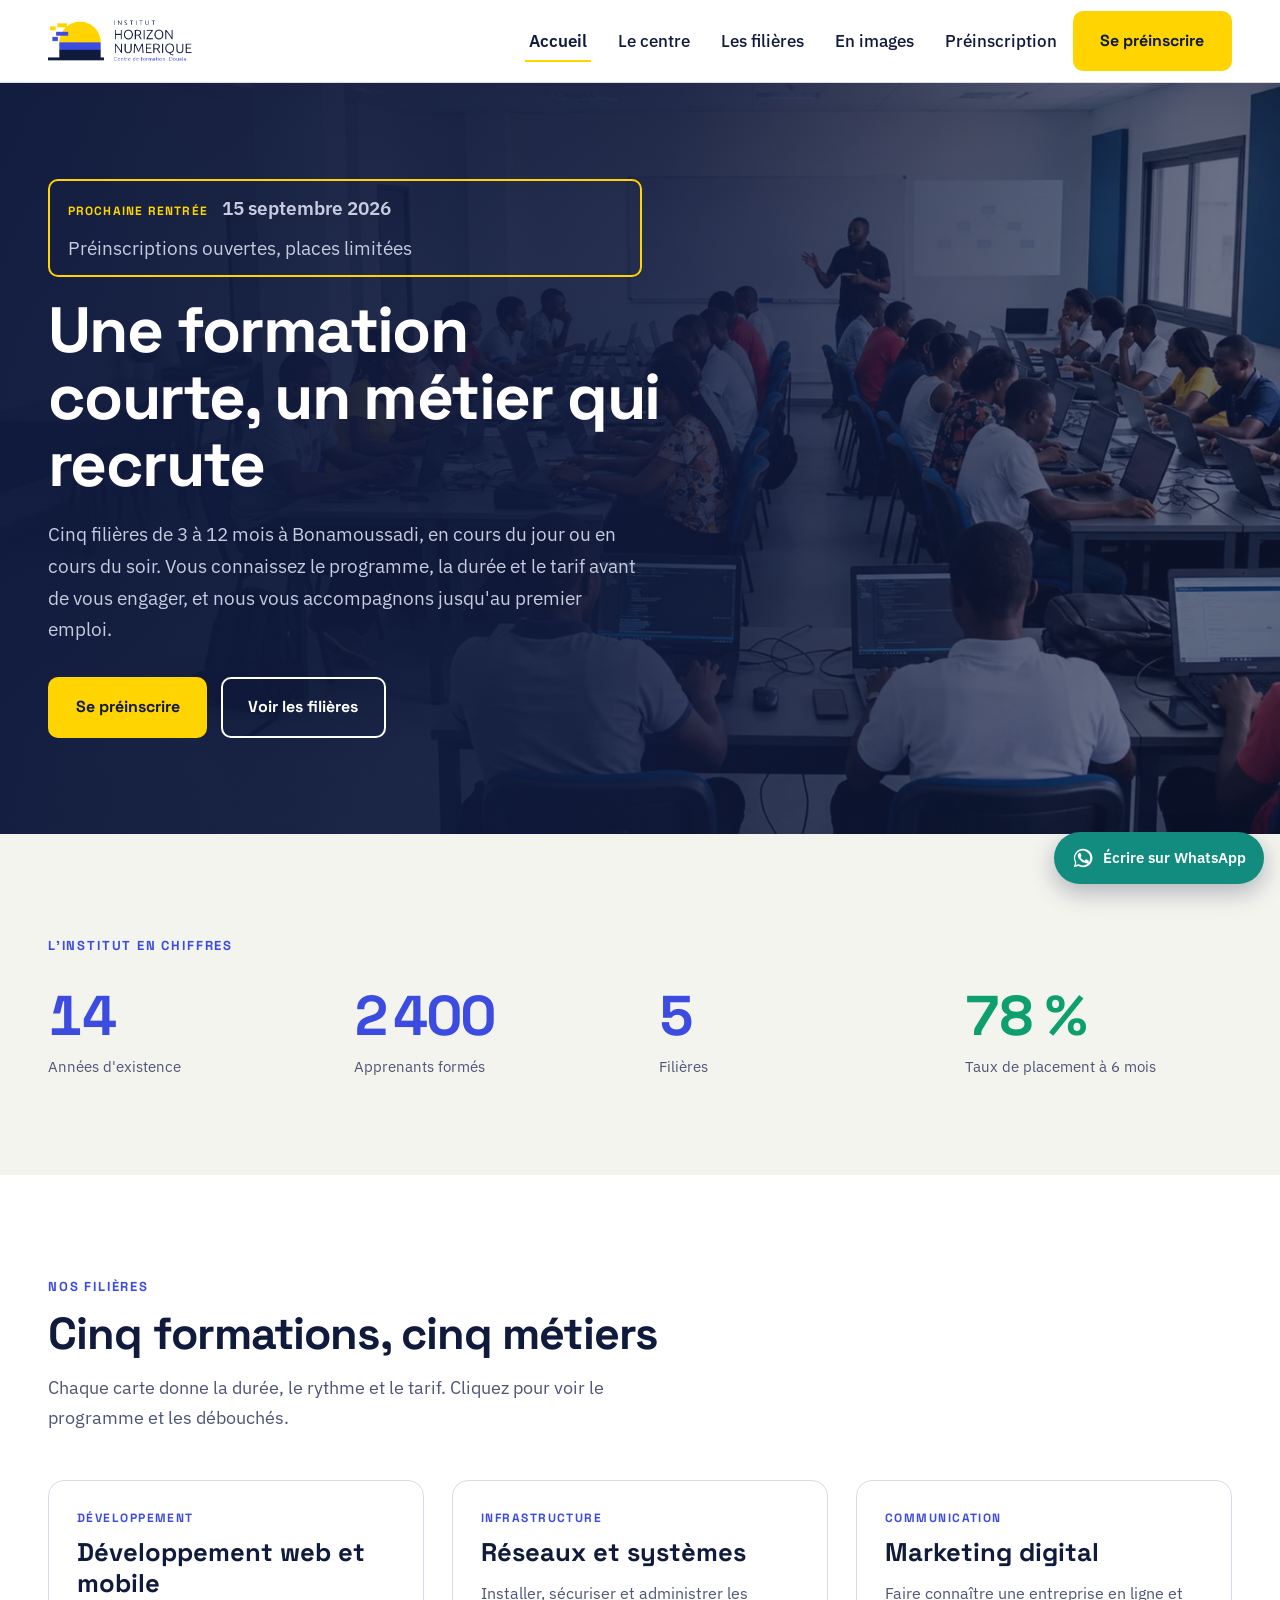
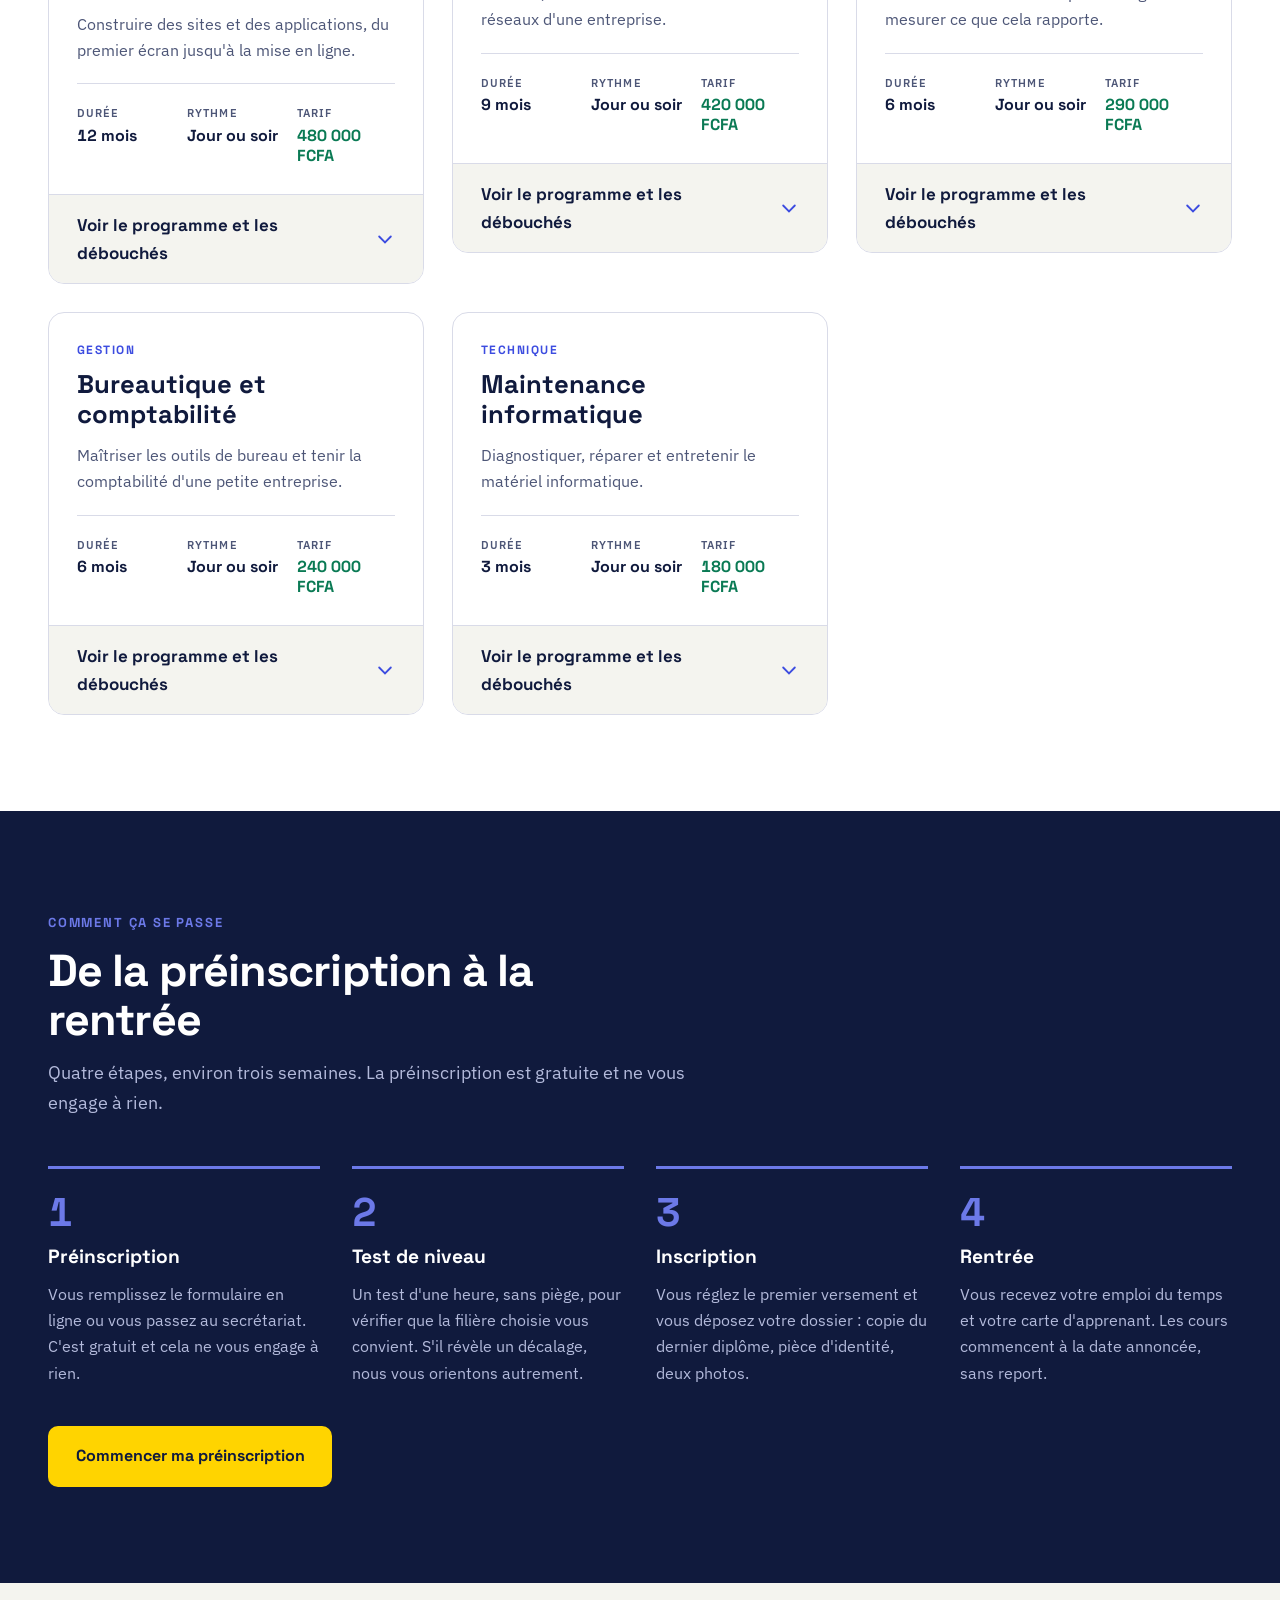
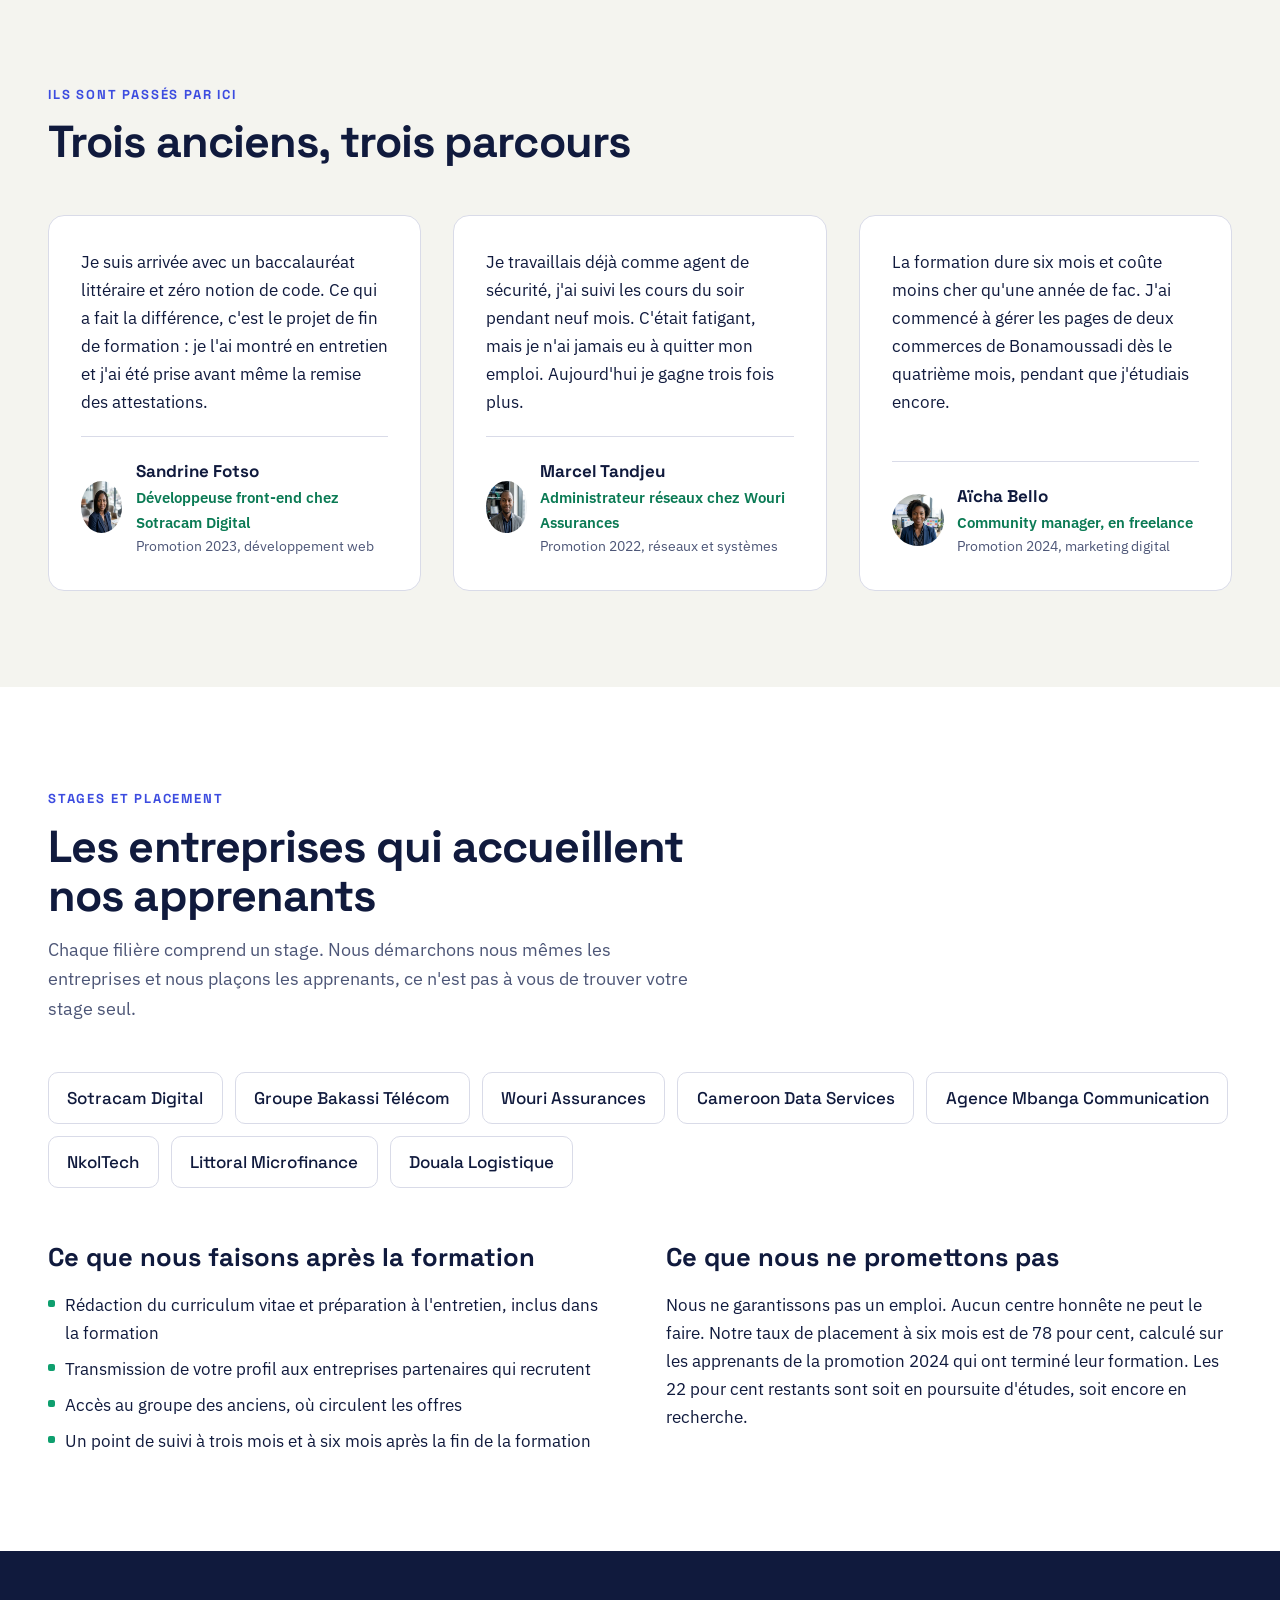
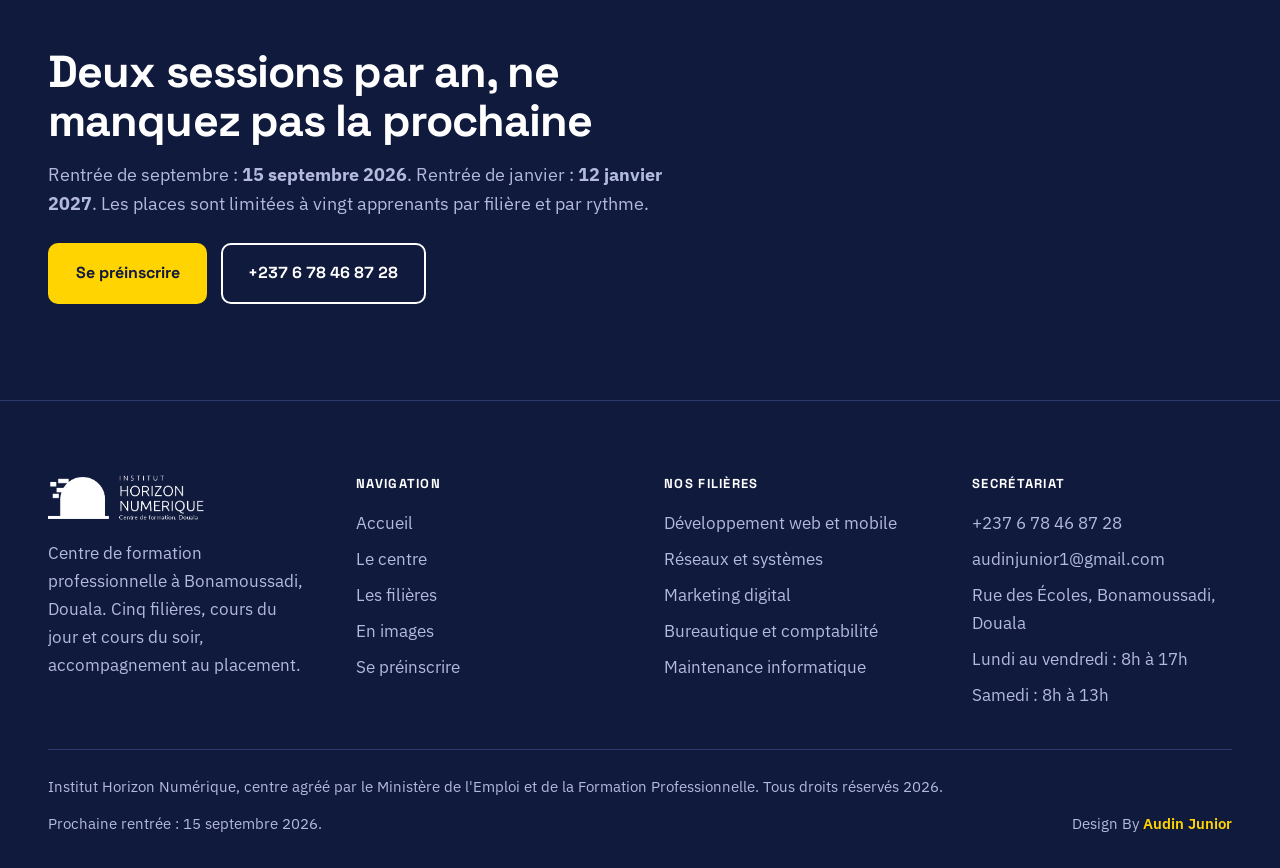
==== commit 608f20a3: "Animation + SEO" ====
--- a/index.html
+++ b/index.html
@@ -1,27 +1,31 @@
 <!DOCTYPE html>
 <html lang="fr">
+
 <head>
   <meta charset="UTF-8">
   <meta name="viewport" content="width=device-width, initial-scale=1">
   <title>Formation informatique à Douala | Horizon Numérique</title>
-  <meta name="description" content="Centre de formation à Bonamoussadi, Douala. Développement web, réseaux, marketing digital et bureautique. Cours du jour et du soir, de 3 à 12 mois.">
-  <link rel="canonical" href="https://www.horizonnumerique.cm/">
+  <meta name="description"
+    content="Centre de formation à Bonamoussadi, Douala. Développement web, réseaux, marketing digital et bureautique. Cours du jour et du soir, de 3 à 12 mois.">
+  <link rel="canonical" href="https://institut-horizon.vercel.app/">
   <meta name="theme-color" content="#101A3D">
   <meta name="author" content="Institut Horizon Numérique">
 
   <meta property="og:type" content="website">
   <meta property="og:title" content="Formation informatique à Douala | Horizon Numérique">
-  <meta property="og:description" content="Centre de formation à Bonamoussadi, Douala. Développement web, réseaux, marketing digital et bureautique. Cours du jour et du soir, de 3 à 12 mois.">
-  <meta property="og:image" content="https://www.horizonnumerique.cm/assets/img/og-image.jpg">
+  <meta property="og:description"
+    content="Centre de formation à Bonamoussadi, Douala. Développement web, réseaux, marketing digital et bureautique. Cours du jour et du soir, de 3 à 12 mois.">
+  <meta property="og:image" content="https://institut-horizon.vercel.app/assets/img/og-image.jpg">
   <meta property="og:image:width" content="1200">
   <meta property="og:image:height" content="630">
-  <meta property="og:url" content="https://www.horizonnumerique.cm/">
+  <meta property="og:url" content="https://institut-horizon.vercel.app/">
   <meta property="og:locale" content="fr_FR">
   <meta property="og:site_name" content="Institut Horizon Numérique">
   <meta name="twitter:card" content="summary_large_image">
   <meta name="twitter:title" content="Formation informatique à Douala | Horizon Numérique">
-  <meta name="twitter:description" content="Centre de formation à Bonamoussadi, Douala. Développement web, réseaux, marketing digital et bureautique. Cours du jour et du soir, de 3 à 12 mois.">
-  <meta name="twitter:image" content="https://www.horizonnumerique.cm/assets/img/og-image.jpg">
+  <meta name="twitter:description"
+    content="Centre de formation à Bonamoussadi, Douala. Développement web, réseaux, marketing digital et bureautique. Cours du jour et du soir, de 3 à 12 mois.">
+  <meta name="twitter:image" content="https://institut-horizon.vercel.app/assets/img/og-image.jpg">
 
   <link rel="icon" href="favicon.ico" sizes="any">
   <link rel="icon" type="image/png" sizes="32x32" href="assets/logo/favicon-32x32.png">
@@ -33,21 +37,24 @@
   <link rel="preconnect" href="https://fonts.googleapis.com">
   <link rel="preconnect" href="https://fonts.gstatic.com" crossorigin>
   <link rel="stylesheet"
-        href="https://fonts.googleapis.com/css2?family=Space+Grotesk:wght@500;700&family=IBM+Plex+Sans:wght@400;500;600&display=swap">
+    href="https://fonts.googleapis.com/css2?family=Space+Grotesk:wght@500;700&family=IBM+Plex+Sans:wght@400;500;600&display=swap">
+  <!-- Marqueur JS : le CSS ne masque les elements animes que si le script est actif,
+       une page sans JavaScript reste donc entierement lisible. -->
+  <script>document.documentElement.classList.add("js");</script>
   <link rel="stylesheet" href="assets/css/style.css">
   <script type="application/ld+json">
 {
   "@context": "https://schema.org",
   "@type": "EducationalOrganization",
-  "@id": "https://www.horizonnumerique.cm/#institut",
+  "@id": "https://institut-horizon.vercel.app/#institut",
   "name": "Institut Horizon Numérique",
   "alternateName": "Horizon Numérique",
   "description": "Centre de formation professionnelle à Bonamoussadi, Douala. Développement web et mobile, réseaux et systèmes, marketing digital, bureautique et comptabilité, maintenance informatique. Cours du jour et du soir.",
-  "url": "https://www.horizonnumerique.cm/",
-  "logo": "https://www.horizonnumerique.cm/assets/logo/logo.png",
-  "image": "https://www.horizonnumerique.cm/assets/img/og-image.jpg",
-  "telephone": "+237 6 96 33 40 82",
-  "email": "secretariat@horizonnumerique.cm",
+  "url": "https://institut-horizon.vercel.app/",
+  "logo": "https://institut-horizon.vercel.app/assets/logo/logo.png",
+  "image": "https://institut-horizon.vercel.app/assets/img/og-image.jpg",
+  "telephone": "+237 6 78 46 87 28",
+  "email": "audinjunior1@gmail.com",
   "address": {
     "@type": "PostalAddress",
     "streetAddress": "Rue des Écoles, carrefour Kotto",
@@ -78,17 +85,19 @@
 }
   </script>
 </head>
+
 <body>
   <a class="saut-contenu" href="#contenu">Aller au contenu principal</a>
 
   <header class="entete">
     <div class="enveloppe entete__barre">
       <a class="entete__logo" href="index.html" aria-label="Institut Horizon Numérique, retour à l'accueil">
-        <img src="assets/logo/logo.png" alt="Institut Horizon Numérique, centre de formation à Douala" width="144" height="46">
+        <img src="assets/logo/logo.png" alt="Institut Horizon Numérique, centre de formation à Douala" width="144"
+          height="46">
       </a>
 
-      <button class="bouton-menu" type="button" data-menu-bouton
-              aria-expanded="false" aria-controls="navigation-principale">Menu</button>
+      <button class="bouton-menu" type="button" data-menu-bouton aria-expanded="false"
+        aria-controls="navigation-principale">Menu</button>
 
       <nav class="nav" id="navigation-principale" data-menu aria-label="Navigation principale">
         <ul class="nav__liste">
@@ -108,49 +117,50 @@
   <main id="contenu">
     <section class="hero">
       <picture>
-            <source type="image/webp" srcset="assets/img/hero.webp">
-            <img src="assets/img/hero.jpg" alt="Apprenants en formation à l'Institut Horizon Numérique de Douala" width="2000" height="860" fetchpriority="high" class="hero__fond">
-          </picture>
+        <source type="image/webp" srcset="assets/img/hero.webp">
+        <img src="assets/img/hero.jpg" alt="Apprenants en formation à l'Institut Horizon Numérique de Douala"
+          width="2000" height="860" fetchpriority="high" class="hero__fond">
+      </picture>
       <div class="enveloppe hero__contenu">
-       <div class="hero__texte">
-        <p class="session">
-          <span class="session__etiquette">Prochaine rentrée</span>
-          <strong>15 septembre 2026</strong>
-          <span>Préinscriptions ouvertes, places limitées</span>
-        </p>
-
-        <h1>Une formation courte, un métier qui recrute</h1>
-        <p>Cinq filières de 3 à 12 mois à Bonamoussadi, en cours du jour ou en
-           cours du soir. Vous connaissez le programme, la durée et le tarif
-           avant de vous engager, et nous vous accompagnons jusqu'au premier
-           emploi.</p>
-
-        <div class="groupe-boutons">
-          <a class="bouton bouton--jaune" href="contact/index.html">Se préinscrire</a>
-          <a class="bouton bouton--ligne" href="#filieres">Voir les filières</a>
-        </div>
-       </div>
+        <div class="hero__texte" data-hero>
+          <p class="session">
+            <span class="session__etiquette">Prochaine rentrée</span>
+            <strong>15 septembre 2026</strong>
+            <span>Préinscriptions ouvertes, places limitées</span>
+          </p>
+
+          <h1>Une formation courte, un métier qui recrute</h1>
+          <p>Cinq filières de 3 à 12 mois à Bonamoussadi, en cours du jour ou en
+            cours du soir. Vous connaissez le programme, la durée et le tarif
+            avant de vous engager, et nous vous accompagnons jusqu'au premier
+            emploi.</p>
+
+          <div class="groupe-boutons">
+            <a class="bouton bouton--jaune" href="contact/index.html">Se préinscrire</a>
+            <a class="bouton bouton--ligne" href="#filieres">Voir les filières</a>
+          </div>
+        </div>
       </div>
     </section>
 
     <section class="section section--craie" aria-labelledby="titre-chiffres">
       <div class="enveloppe">
         <h2 id="titre-chiffres" class="surtitre" style="margin-bottom:2rem">L'institut en chiffres</h2>
-        <div class="chiffres">
-          <div class="chiffre ">
-            <p class="chiffre__valeur">14</p>
+        <div class="chiffres" data-anim="chiffres">
+          <div class="chiffre " style="--rang:0">
+            <p class="chiffre__valeur" data-chiffre="14">14</p>
             <p class="chiffre__libelle">Années d'existence</p>
           </div>
-          <div class="chiffre ">
-            <p class="chiffre__valeur">2 400</p>
+          <div class="chiffre " style="--rang:1">
+            <p class="chiffre__valeur" data-chiffre="2400">2 400</p>
             <p class="chiffre__libelle">Apprenants formés</p>
           </div>
-          <div class="chiffre ">
-            <p class="chiffre__valeur">5</p>
+          <div class="chiffre " style="--rang:2">
+            <p class="chiffre__valeur" data-chiffre="5">5</p>
             <p class="chiffre__libelle">Filières</p>
           </div>
-          <div class="chiffre chiffre--reussite">
-            <p class="chiffre__valeur">78 %</p>
+          <div class="chiffre chiffre--reussite" style="--rang:3">
+            <p class="chiffre__valeur" data-chiffre="78" data-suffixe=" %">78 %</p>
             <p class="chiffre__libelle">Taux de placement à 6 mois</p>
           </div>
         </div>
@@ -159,252 +169,313 @@
 
     <section class="section" id="filieres" aria-labelledby="titre-filieres">
       <div class="enveloppe">
-        <div class="titre-section">
+        <div class="titre-section" data-anim="titre">
           <span class="surtitre">Nos filières</span>
           <h2 id="titre-filieres">Cinq formations, cinq métiers</h2>
           <p>Chaque carte donne la durée, le rythme et le tarif. Cliquez pour
-             voir le programme et les débouchés.</p>
+            voir le programme et les débouchés.</p>
         </div>
 
         <div class="filieres">
-          <article class="filiere">
-          <div class="filiere__entete">
-            <p class="filiere__categorie">Développement</p>
-            <h3>Développement web et mobile</h3>
-            <p class="filiere__resume">Construire des sites et des applications, du premier écran jusqu'à la mise en ligne.</p>
-            <dl class="filiere__donnees">
-              <div><dt>Durée</dt><dd>12 mois</dd></div>
-              <div><dt>Rythme</dt><dd>Jour ou soir</dd></div>
-              <div><dt>Tarif</dt><dd class="tarif">480 000 FCFA</dd></div>
-            </dl>
-          </div>
-
-          <button class="filiere__bouton" type="button" data-filiere-bouton
-                  aria-expanded="false" aria-controls="detail-dev-web">
-            <span data-filiere-libelle>Voir le programme et les débouchés</span>
-            <svg viewBox="0 0 24 24" aria-hidden="true" focusable="false"><path d="M5 9l7 7 7-7"/></svg>
-          </button>
-
-          <div class="filiere__detail" id="detail-dev-web" hidden>
-            <h4>Programme</h4>
-            <ul>
+          <article class="filiere" data-anim="montee" style="--delai:0ms">
+            <div class="filiere__entete">
+              <p class="filiere__categorie">Développement</p>
+              <h3>Développement web et mobile</h3>
+              <p class="filiere__resume">Construire des sites et des applications, du premier écran jusqu'à la mise en
+                ligne.</p>
+              <dl class="filiere__donnees">
+                <div>
+                  <dt>Durée</dt>
+                  <dd>12 mois</dd>
+                </div>
+                <div>
+                  <dt>Rythme</dt>
+                  <dd>Jour ou soir</dd>
+                </div>
+                <div>
+                  <dt>Tarif</dt>
+                  <dd class="tarif">480 000 FCFA</dd>
+                </div>
+              </dl>
+            </div>
+
+            <button class="filiere__bouton" type="button" data-filiere-bouton aria-expanded="false"
+              aria-controls="detail-dev-web">
+              <span data-filiere-libelle>Voir le programme et les débouchés</span>
+              <svg viewBox="0 0 24 24" aria-hidden="true" focusable="false">
+                <path d="M5 9l7 7 7-7" />
+              </svg>
+            </button>
+
+            <div class="filiere__detail" id="detail-dev-web" hidden>
+              <h4>Programme</h4>
+              <ul>
                 <li>Bases du web : HTML, CSS, mise en page responsive</li>
                 <li>Programmation avec JavaScript</li>
                 <li>Interfaces modernes avec React</li>
                 <li>Serveur et API avec Node.js</li>
                 <li>Bases de données SQL et modélisation</li>
                 <li>et 3 autres modules, voir la fiche complète</li>
-            </ul>
-
-            <h4>Débouchés</h4>
-            <ul class="debouches">
+              </ul>
+
+              <h4>Débouchés</h4>
+              <ul class="debouches">
                 <li>Développeur web junior en agence ou en entreprise</li>
                 <li>Développeur mobile junior</li>
                 <li>Intégrateur web</li>
                 <li>Freelance sur des projets de sites vitrines et e-commerce</li>
-            </ul>
-
-            <p style="margin-top:1.5rem">
-              <a class="bouton bouton--nuit" href="services/index.html#dev-web">Fiche complète</a>
-            </p>
-          </div>
-        </article>
-        <article class="filiere">
-          <div class="filiere__entete">
-            <p class="filiere__categorie">Infrastructure</p>
-            <h3>Réseaux et systèmes</h3>
-            <p class="filiere__resume">Installer, sécuriser et administrer les réseaux d'une entreprise.</p>
-            <dl class="filiere__donnees">
-              <div><dt>Durée</dt><dd>9 mois</dd></div>
-              <div><dt>Rythme</dt><dd>Jour ou soir</dd></div>
-              <div><dt>Tarif</dt><dd class="tarif">420 000 FCFA</dd></div>
-            </dl>
-          </div>
-
-          <button class="filiere__bouton" type="button" data-filiere-bouton
-                  aria-expanded="false" aria-controls="detail-reseaux">
-            <span data-filiere-libelle>Voir le programme et les débouchés</span>
-            <svg viewBox="0 0 24 24" aria-hidden="true" focusable="false"><path d="M5 9l7 7 7-7"/></svg>
-          </button>
-
-          <div class="filiere__detail" id="detail-reseaux" hidden>
-            <h4>Programme</h4>
-            <ul>
+              </ul>
+
+              <p style="margin-top:1.5rem">
+                <a class="bouton bouton--nuit" href="services/index.html#dev-web">Fiche complète</a>
+              </p>
+            </div>
+          </article>
+          <article class="filiere" data-anim="montee" style="--delai:60ms">
+            <div class="filiere__entete">
+              <p class="filiere__categorie">Infrastructure</p>
+              <h3>Réseaux et systèmes</h3>
+              <p class="filiere__resume">Installer, sécuriser et administrer les réseaux d'une entreprise.</p>
+              <dl class="filiere__donnees">
+                <div>
+                  <dt>Durée</dt>
+                  <dd>9 mois</dd>
+                </div>
+                <div>
+                  <dt>Rythme</dt>
+                  <dd>Jour ou soir</dd>
+                </div>
+                <div>
+                  <dt>Tarif</dt>
+                  <dd class="tarif">420 000 FCFA</dd>
+                </div>
+              </dl>
+            </div>
+
+            <button class="filiere__bouton" type="button" data-filiere-bouton aria-expanded="false"
+              aria-controls="detail-reseaux">
+              <span data-filiere-libelle>Voir le programme et les débouchés</span>
+              <svg viewBox="0 0 24 24" aria-hidden="true" focusable="false">
+                <path d="M5 9l7 7 7-7" />
+              </svg>
+            </button>
+
+            <div class="filiere__detail" id="detail-reseaux" hidden>
+              <h4>Programme</h4>
+              <ul>
                 <li>Architecture des réseaux et modèle TCP/IP</li>
                 <li>Câblage, commutation et routage</li>
                 <li>Administration Windows Server</li>
                 <li>Administration Linux</li>
                 <li>Sécurité des réseaux et pare-feu</li>
                 <li>et 3 autres modules, voir la fiche complète</li>
-            </ul>
-
-            <h4>Débouchés</h4>
-            <ul class="debouches">
+              </ul>
+
+              <h4>Débouchés</h4>
+              <ul class="debouches">
                 <li>Technicien réseaux en entreprise</li>
                 <li>Administrateur systèmes junior</li>
                 <li>Technicien support niveau 2</li>
                 <li>Installateur en société de services informatiques</li>
-            </ul>
-
-            <p style="margin-top:1.5rem">
-              <a class="bouton bouton--nuit" href="services/index.html#reseaux">Fiche complète</a>
-            </p>
-          </div>
-        </article>
-        <article class="filiere">
-          <div class="filiere__entete">
-            <p class="filiere__categorie">Communication</p>
-            <h3>Marketing digital</h3>
-            <p class="filiere__resume">Faire connaître une entreprise en ligne et mesurer ce que cela rapporte.</p>
-            <dl class="filiere__donnees">
-              <div><dt>Durée</dt><dd>6 mois</dd></div>
-              <div><dt>Rythme</dt><dd>Jour ou soir</dd></div>
-              <div><dt>Tarif</dt><dd class="tarif">290 000 FCFA</dd></div>
-            </dl>
-          </div>
-
-          <button class="filiere__bouton" type="button" data-filiere-bouton
-                  aria-expanded="false" aria-controls="detail-marketing">
-            <span data-filiere-libelle>Voir le programme et les débouchés</span>
-            <svg viewBox="0 0 24 24" aria-hidden="true" focusable="false"><path d="M5 9l7 7 7-7"/></svg>
-          </button>
-
-          <div class="filiere__detail" id="detail-marketing" hidden>
-            <h4>Programme</h4>
-            <ul>
+              </ul>
+
+              <p style="margin-top:1.5rem">
+                <a class="bouton bouton--nuit" href="services/index.html#reseaux">Fiche complète</a>
+              </p>
+            </div>
+          </article>
+          <article class="filiere" data-anim="montee" style="--delai:120ms">
+            <div class="filiere__entete">
+              <p class="filiere__categorie">Communication</p>
+              <h3>Marketing digital</h3>
+              <p class="filiere__resume">Faire connaître une entreprise en ligne et mesurer ce que cela rapporte.</p>
+              <dl class="filiere__donnees">
+                <div>
+                  <dt>Durée</dt>
+                  <dd>6 mois</dd>
+                </div>
+                <div>
+                  <dt>Rythme</dt>
+                  <dd>Jour ou soir</dd>
+                </div>
+                <div>
+                  <dt>Tarif</dt>
+                  <dd class="tarif">290 000 FCFA</dd>
+                </div>
+              </dl>
+            </div>
+
+            <button class="filiere__bouton" type="button" data-filiere-bouton aria-expanded="false"
+              aria-controls="detail-marketing">
+              <span data-filiere-libelle>Voir le programme et les débouchés</span>
+              <svg viewBox="0 0 24 24" aria-hidden="true" focusable="false">
+                <path d="M5 9l7 7 7-7" />
+              </svg>
+            </button>
+
+            <div class="filiere__detail" id="detail-marketing" hidden>
+              <h4>Programme</h4>
+              <ul>
                 <li>Stratégie de communication numérique</li>
                 <li>Réseaux sociaux : Facebook, Instagram, TikTok, LinkedIn</li>
                 <li>Création de visuels avec Canva et Photoshop</li>
                 <li>Rédaction web et référencement naturel</li>
                 <li>Publicité en ligne et gestion de budget</li>
                 <li>et 3 autres modules, voir la fiche complète</li>
-            </ul>
-
-            <h4>Débouchés</h4>
-            <ul class="debouches">
+              </ul>
+
+              <h4>Débouchés</h4>
+              <ul class="debouches">
                 <li>Chargé de communication digitale</li>
                 <li>Community manager</li>
                 <li>Assistant marketing en PME</li>
                 <li>Freelance en gestion de pages d'entreprises</li>
-            </ul>
-
-            <p style="margin-top:1.5rem">
-              <a class="bouton bouton--nuit" href="services/index.html#marketing">Fiche complète</a>
-            </p>
-          </div>
-        </article>
-        <article class="filiere">
-          <div class="filiere__entete">
-            <p class="filiere__categorie">Gestion</p>
-            <h3>Bureautique et comptabilité</h3>
-            <p class="filiere__resume">Maîtriser les outils de bureau et tenir la comptabilité d'une petite entreprise.</p>
-            <dl class="filiere__donnees">
-              <div><dt>Durée</dt><dd>6 mois</dd></div>
-              <div><dt>Rythme</dt><dd>Jour ou soir</dd></div>
-              <div><dt>Tarif</dt><dd class="tarif">240 000 FCFA</dd></div>
-            </dl>
-          </div>
-
-          <button class="filiere__bouton" type="button" data-filiere-bouton
-                  aria-expanded="false" aria-controls="detail-bureautique">
-            <span data-filiere-libelle>Voir le programme et les débouchés</span>
-            <svg viewBox="0 0 24 24" aria-hidden="true" focusable="false"><path d="M5 9l7 7 7-7"/></svg>
-          </button>
-
-          <div class="filiere__detail" id="detail-bureautique" hidden>
-            <h4>Programme</h4>
-            <ul>
+              </ul>
+
+              <p style="margin-top:1.5rem">
+                <a class="bouton bouton--nuit" href="services/index.html#marketing">Fiche complète</a>
+              </p>
+            </div>
+          </article>
+          <article class="filiere" data-anim="montee" style="--delai:0ms">
+            <div class="filiere__entete">
+              <p class="filiere__categorie">Gestion</p>
+              <h3>Bureautique et comptabilité</h3>
+              <p class="filiere__resume">Maîtriser les outils de bureau et tenir la comptabilité d'une petite
+                entreprise.</p>
+              <dl class="filiere__donnees">
+                <div>
+                  <dt>Durée</dt>
+                  <dd>6 mois</dd>
+                </div>
+                <div>
+                  <dt>Rythme</dt>
+                  <dd>Jour ou soir</dd>
+                </div>
+                <div>
+                  <dt>Tarif</dt>
+                  <dd class="tarif">240 000 FCFA</dd>
+                </div>
+              </dl>
+            </div>
+
+            <button class="filiere__bouton" type="button" data-filiere-bouton aria-expanded="false"
+              aria-controls="detail-bureautique">
+              <span data-filiere-libelle>Voir le programme et les débouchés</span>
+              <svg viewBox="0 0 24 24" aria-hidden="true" focusable="false">
+                <path d="M5 9l7 7 7-7" />
+              </svg>
+            </button>
+
+            <div class="filiere__detail" id="detail-bureautique" hidden>
+              <h4>Programme</h4>
+              <ul>
                 <li>Windows, fichiers et organisation du poste de travail</li>
                 <li>Traitement de texte : Word</li>
                 <li>Tableur : Excel, des bases aux formules avancées</li>
                 <li>Présentations : PowerPoint</li>
                 <li>Comptabilité générale et plan comptable OHADA</li>
                 <li>et 3 autres modules, voir la fiche complète</li>
-            </ul>
-
-            <h4>Débouchés</h4>
-            <ul class="debouches">
+              </ul>
+
+              <h4>Débouchés</h4>
+              <ul class="debouches">
                 <li>Secrétaire de direction</li>
                 <li>Aide-comptable en PME</li>
                 <li>Assistant administratif</li>
                 <li>Caissier ou gestionnaire de stock</li>
-            </ul>
-
-            <p style="margin-top:1.5rem">
-              <a class="bouton bouton--nuit" href="services/index.html#bureautique">Fiche complète</a>
-            </p>
-          </div>
-        </article>
-        <article class="filiere">
-          <div class="filiere__entete">
-            <p class="filiere__categorie">Technique</p>
-            <h3>Maintenance informatique</h3>
-            <p class="filiere__resume">Diagnostiquer, réparer et entretenir le matériel informatique.</p>
-            <dl class="filiere__donnees">
-              <div><dt>Durée</dt><dd>3 mois</dd></div>
-              <div><dt>Rythme</dt><dd>Jour ou soir</dd></div>
-              <div><dt>Tarif</dt><dd class="tarif">180 000 FCFA</dd></div>
-            </dl>
-          </div>
-
-          <button class="filiere__bouton" type="button" data-filiere-bouton
-                  aria-expanded="false" aria-controls="detail-maintenance">
-            <span data-filiere-libelle>Voir le programme et les débouchés</span>
-            <svg viewBox="0 0 24 24" aria-hidden="true" focusable="false"><path d="M5 9l7 7 7-7"/></svg>
-          </button>
-
-          <div class="filiere__detail" id="detail-maintenance" hidden>
-            <h4>Programme</h4>
-            <ul>
+              </ul>
+
+              <p style="margin-top:1.5rem">
+                <a class="bouton bouton--nuit" href="services/index.html#bureautique">Fiche complète</a>
+              </p>
+            </div>
+          </article>
+          <article class="filiere" data-anim="montee" style="--delai:60ms">
+            <div class="filiere__entete">
+              <p class="filiere__categorie">Technique</p>
+              <h3>Maintenance informatique</h3>
+              <p class="filiere__resume">Diagnostiquer, réparer et entretenir le matériel informatique.</p>
+              <dl class="filiere__donnees">
+                <div>
+                  <dt>Durée</dt>
+                  <dd>3 mois</dd>
+                </div>
+                <div>
+                  <dt>Rythme</dt>
+                  <dd>Jour ou soir</dd>
+                </div>
+                <div>
+                  <dt>Tarif</dt>
+                  <dd class="tarif">180 000 FCFA</dd>
+                </div>
+              </dl>
+            </div>
+
+            <button class="filiere__bouton" type="button" data-filiere-bouton aria-expanded="false"
+              aria-controls="detail-maintenance">
+              <span data-filiere-libelle>Voir le programme et les débouchés</span>
+              <svg viewBox="0 0 24 24" aria-hidden="true" focusable="false">
+                <path d="M5 9l7 7 7-7" />
+              </svg>
+            </button>
+
+            <div class="filiere__detail" id="detail-maintenance" hidden>
+              <h4>Programme</h4>
+              <ul>
                 <li>Composants d'un ordinateur et montage</li>
                 <li>Installation de Windows et des pilotes</li>
                 <li>Diagnostic des pannes matérielles</li>
                 <li>Récupération de données et sauvegarde</li>
                 <li>Nettoyage, virus et optimisation</li>
                 <li>et 2 autres modules, voir la fiche complète</li>
-            </ul>
-
-            <h4>Débouchés</h4>
-            <ul class="debouches">
+              </ul>
+
+              <h4>Débouchés</h4>
+              <ul class="debouches">
                 <li>Technicien de maintenance</li>
                 <li>Vendeur technicien en boutique informatique</li>
                 <li>Ouverture de son propre atelier de réparation</li>
-            </ul>
-
-            <p style="margin-top:1.5rem">
-              <a class="bouton bouton--nuit" href="services/index.html#maintenance">Fiche complète</a>
-            </p>
-          </div>
-        </article>
+              </ul>
+
+              <p style="margin-top:1.5rem">
+                <a class="bouton bouton--nuit" href="services/index.html#maintenance">Fiche complète</a>
+              </p>
+            </div>
+          </article>
         </div>
       </div>
     </section>
 
     <section class="section section--nuit" aria-labelledby="titre-etapes">
       <div class="enveloppe">
-        <div class="titre-section">
+        <div class="titre-section" data-anim="titre">
           <span class="surtitre">Comment ça se passe</span>
           <h2 id="titre-etapes">De la préinscription à la rentrée</h2>
           <p>Quatre étapes, environ trois semaines. La préinscription est
-             gratuite et ne vous engage à rien.</p>
+            gratuite et ne vous engage à rien.</p>
         </div>
 
         <ol class="etapes">
-          <li class="etape">
+          <li class="etape" data-anim="etape" style="--delai:0ms">
             <h3>Préinscription</h3>
-            <p>Vous remplissez le formulaire en ligne ou vous passez au secrétariat. C'est gratuit et cela ne vous engage à rien.</p>
+            <p>Vous remplissez le formulaire en ligne ou vous passez au secrétariat. C'est gratuit et cela ne vous
+              engage à rien.</p>
           </li>
-          <li class="etape">
+          <li class="etape" data-anim="etape" style="--delai:90ms">
             <h3>Test de niveau</h3>
-            <p>Un test d'une heure, sans piège, pour vérifier que la filière choisie vous convient. S'il révèle un décalage, nous vous orientons autrement.</p>
+            <p>Un test d'une heure, sans piège, pour vérifier que la filière choisie vous convient. S'il révèle un
+              décalage, nous vous orientons autrement.</p>
           </li>
-          <li class="etape">
+          <li class="etape" data-anim="etape" style="--delai:180ms">
             <h3>Inscription</h3>
-            <p>Vous réglez le premier versement et vous déposez votre dossier : copie du dernier diplôme, pièce d'identité, deux photos.</p>
+            <p>Vous réglez le premier versement et vous déposez votre dossier : copie du dernier diplôme, pièce
+              d'identité, deux photos.</p>
           </li>
-          <li class="etape">
+          <li class="etape" data-anim="etape" style="--delai:270ms">
             <h3>Rentrée</h3>
-            <p>Vous recevez votre emploi du temps et votre carte d'apprenant. Les cours commencent à la date annoncée, sans report.</p>
+            <p>Vous recevez votre emploi du temps et votre carte d'apprenant. Les cours commencent à la date annoncée,
+              sans report.</p>
           </li>
         </ol>
 
@@ -416,19 +487,23 @@
 
     <section class="section section--craie" aria-labelledby="titre-temoignages">
       <div class="enveloppe">
-        <div class="titre-section">
+        <div class="titre-section" data-anim="titre">
           <span class="surtitre">Ils sont passés par ici</span>
           <h2 id="titre-temoignages">Trois anciens, trois parcours</h2>
         </div>
 
         <div class="temoignages">
-          <figure class="temoignage">
-            <blockquote>Je suis arrivée avec un baccalauréat littéraire et zéro notion de code. Ce qui a fait la différence, c'est le projet de fin de formation : je l'ai montré en entretien et j'ai été prise avant même la remise des attestations.</blockquote>
+          <figure class="temoignage" data-anim="montee" style="--delai:0ms">
+            <blockquote>Je suis arrivée avec un baccalauréat littéraire et zéro notion de code. Ce qui a fait la
+              différence, c'est le projet de fin de formation : je l'ai montré en entretien et j'ai été prise avant même
+              la remise des attestations.</blockquote>
             <figcaption class="temoignage__auteur">
               <picture>
-            <source type="image/webp" srcset="assets/img/ancien-sf.webp">
-            <img src="assets/img/ancien-sf.jpg" alt="Sandrine Fotso, ancien apprenant de l'Institut Horizon Numérique" width="400" height="400" loading="lazy" decoding="async">
-          </picture>
+                <source type="image/webp" srcset="assets/img/ancien-sf.webp">
+                <img src="assets/img/ancien-sf.jpg"
+                  alt="Sandrine Fotso, ancien apprenant de l'Institut Horizon Numérique" width="400" height="400"
+                  loading="lazy" decoding="async">
+              </picture>
               <div>
                 <p class="temoignage__nom">Sandrine Fotso</p>
                 <p class="temoignage__poste">Développeuse front-end chez Sotracam Digital</p>
@@ -436,13 +511,17 @@
               </div>
             </figcaption>
           </figure>
-          <figure class="temoignage">
-            <blockquote>Je travaillais déjà comme agent de sécurité, j'ai suivi les cours du soir pendant neuf mois. C'était fatigant, mais je n'ai jamais eu à quitter mon emploi. Aujourd'hui je gagne trois fois plus.</blockquote>
+          <figure class="temoignage" data-anim="montee" style="--delai:80ms">
+            <blockquote>Je travaillais déjà comme agent de sécurité, j'ai suivi les cours du soir pendant neuf mois.
+              C'était fatigant, mais je n'ai jamais eu à quitter mon emploi. Aujourd'hui je gagne trois fois plus.
+            </blockquote>
             <figcaption class="temoignage__auteur">
               <picture>
-            <source type="image/webp" srcset="assets/img/ancien-mt.webp">
-            <img src="assets/img/ancien-mt.jpg" alt="Marcel Tandjeu, ancien apprenant de l'Institut Horizon Numérique" width="400" height="400" loading="lazy" decoding="async">
-          </picture>
+                <source type="image/webp" srcset="assets/img/ancien-mt.webp">
+                <img src="assets/img/ancien-mt.jpg"
+                  alt="Marcel Tandjeu, ancien apprenant de l'Institut Horizon Numérique" width="400" height="400"
+                  loading="lazy" decoding="async">
+              </picture>
               <div>
                 <p class="temoignage__nom">Marcel Tandjeu</p>
                 <p class="temoignage__poste">Administrateur réseaux chez Wouri Assurances</p>
@@ -450,13 +529,15 @@
               </div>
             </figcaption>
           </figure>
-          <figure class="temoignage">
-            <blockquote>La formation dure six mois et coûte moins cher qu'une année de fac. J'ai commencé à gérer les pages de deux commerces de Bonamoussadi dès le quatrième mois, pendant que j'étudiais encore.</blockquote>
+          <figure class="temoignage" data-anim="montee" style="--delai:160ms">
+            <blockquote>La formation dure six mois et coûte moins cher qu'une année de fac. J'ai commencé à gérer les
+              pages de deux commerces de Bonamoussadi dès le quatrième mois, pendant que j'étudiais encore.</blockquote>
             <figcaption class="temoignage__auteur">
               <picture>
-            <source type="image/webp" srcset="assets/img/ancien-ab.webp">
-            <img src="assets/img/ancien-ab.jpg" alt="Aïcha Bello, ancien apprenant de l'Institut Horizon Numérique" width="400" height="400" loading="lazy" decoding="async">
-          </picture>
+                <source type="image/webp" srcset="assets/img/ancien-ab.webp">
+                <img src="assets/img/ancien-ab.jpg" alt="Aïcha Bello, ancien apprenant de l'Institut Horizon Numérique"
+                  width="400" height="400" loading="lazy" decoding="async">
+              </picture>
               <div>
                 <p class="temoignage__nom">Aïcha Bello</p>
                 <p class="temoignage__poste">Community manager, en freelance</p>
@@ -470,15 +551,15 @@
 
     <section class="section" aria-labelledby="titre-partenaires">
       <div class="enveloppe">
-        <div class="titre-section">
+        <div class="titre-section" data-anim="titre">
           <span class="surtitre">Stages et placement</span>
           <h2 id="titre-partenaires">Les entreprises qui accueillent nos apprenants</h2>
           <p>Chaque filière comprend un stage. Nous démarchons nous mêmes les
-             entreprises et nous plaçons les apprenants, ce n'est pas à vous de
-             trouver votre stage seul.</p>
-        </div>
-
-        <ul class="partenaires">
+            entreprises et nous plaçons les apprenants, ce n'est pas à vous de
+            trouver votre stage seul.</p>
+        </div>
+
+        <ul class="partenaires" data-anim="pastilles">
           <li>Sotracam Digital</li>
           <li>Groupe Bakassi Télécom</li>
           <li>Wouri Assurances</li>
@@ -489,26 +570,26 @@
           <li>Douala Logistique</li>
         </ul>
 
-        <div class="colonnes" style="margin-top:3rem">
+        <div class="colonnes" data-anim="montee" style="margin-top:3rem">
           <div>
-            <h3 style="font-family:var(--display);font-size:var(--t-m);font-weight:700;margin-bottom:0.75rem">Ce que nous faisons après la formation</h3>
+            <h3 class="titre-editorial">Ce que nous faisons après la formation</h3>
             <ul class="liste-puces">
               <li>Rédaction du curriculum vitae et préparation à l'entretien,
-                  inclus dans la formation</li>
+                inclus dans la formation</li>
               <li>Transmission de votre profil aux entreprises partenaires qui
-                  recrutent</li>
+                recrutent</li>
               <li>Accès au groupe des anciens, où circulent les offres</li>
               <li>Un point de suivi à trois mois et à six mois après la fin de
-                  la formation</li>
+                la formation</li>
             </ul>
           </div>
           <div>
-            <h3 style="font-family:var(--display);font-size:var(--t-m);font-weight:700;margin-bottom:0.75rem">Ce que nous ne promettons pas</h3>
+            <h3 class="titre-editorial">Ce que nous ne promettons pas</h3>
             <p>Nous ne garantissons pas un emploi. Aucun centre honnête ne peut
-               le faire. Notre taux de placement à six mois est de 78 pour cent,
-               calculé sur les apprenants de la promotion 2024 qui ont terminé
-               leur formation. Les 22 pour cent restants sont soit en poursuite
-               d'études, soit encore en recherche.</p>
+              le faire. Notre taux de placement à six mois est de 78 pour cent,
+              calculé sur les apprenants de la promotion 2024 qui ont terminé
+              leur formation. Les 22 pour cent restants sont soit en poursuite
+              d'études, soit encore en recherche.</p>
           </div>
         </div>
       </div>
@@ -516,15 +597,15 @@
 
     <section class="section section--nuit">
       <div class="enveloppe">
-        <div class="titre-section" style="margin-bottom:1.5rem">
+        <div class="titre-section" data-anim="titre" style="margin-bottom:1.5rem">
           <h2>Deux sessions par an, ne manquez pas la prochaine</h2>
           <p>Rentrée de septembre : <strong>15 septembre 2026</strong>. Rentrée de
-             janvier : <strong>12 janvier 2027</strong>. Les places sont
-             limitées à vingt apprenants par filière et par rythme.</p>
+            janvier : <strong>12 janvier 2027</strong>. Les places sont
+            limitées à vingt apprenants par filière et par rythme.</p>
         </div>
         <div class="groupe-boutons">
           <a class="bouton bouton--jaune" href="contact/index.html">Se préinscrire</a>
-          <a class="bouton bouton--ligne" href="tel:+237696334082">+237 6 96 33 40 82</a>
+          <a class="bouton bouton--ligne" href="tel:+237678468728">+237 6 78 46 87 28</a>
         </div>
       </div>
     </section>
@@ -535,10 +616,11 @@
     <div class="enveloppe">
       <div class="pied__grille">
         <div>
-          <img src="assets/logo/logo-blanc.png" alt="Institut Horizon Numérique, centre de formation à Douala" width="157" height="50">
+          <img src="assets/logo/logo-blanc.png" alt="Institut Horizon Numérique, centre de formation à Douala"
+            width="157" height="50">
           <p>Centre de formation professionnelle à Bonamoussadi, Douala.
-             Cinq filières, cours du jour et cours du soir, accompagnement au
-             placement.</p>
+            Cinq filières, cours du jour et cours du soir, accompagnement au
+            placement.</p>
         </div>
 
         <div>
@@ -566,8 +648,8 @@
         <div>
           <h3>Secrétariat</h3>
           <ul>
-            <li><a href="tel:+237696334082">+237 6 96 33 40 82</a></li>
-            <li><a href="mailto:secretariat@horizonnumerique.cm">secretariat@horizonnumerique.cm</a></li>
+            <li><a href="tel:+237678468728">+237 6 78 46 87 28</a></li>
+            <li><a href="mailto:audinjunior1@gmail.com">audinjunior1@gmail.com</a></li>
             <li>Rue des Écoles, Bonamoussadi, Douala</li>
             <li>Lundi au vendredi : 8h à 17h</li>
             <li>Samedi : 8h à 13h</li>
@@ -577,19 +659,26 @@
 
       <div class="pied__bas">
         <p>Institut Horizon Numérique, centre agréé par le Ministère de
-           l'Emploi et de la Formation Professionnelle. Tous droits réservés
-           <span data-annee>2026</span>.</p>
+          l'Emploi et de la Formation Professionnelle. Tous droits réservés
+          <span data-annee>2026</span>.
+        </p>
         <p>Prochaine rentrée : 15 septembre 2026.</p>
+        <p class="pied__signature">Design By <span>Audin Junior</span></p>
       </div>
     </div>
   </footer>
 
-  <a class="whatsapp" href="https://wa.me/237696334082?text=Bonjour%2C%20je%20souhaite%20des%20informations%20sur%20les%20formations%20de%20l%27Institut%20Horizon%20Numerique." target="_blank" rel="noopener"
-     aria-label="Écrire à l'Institut Horizon Numérique sur WhatsApp">
-    <svg viewBox="0 0 24 24" aria-hidden="true" focusable="false"><path d="M17.5 14.4c-.3-.2-1.7-.9-2-1-.3-.1-.5-.2-.7.1-.2.3-.7 1-.9 1.2-.2.2-.3.2-.6.1-.3-.2-1.2-.5-2.3-1.4-.9-.8-1.4-1.7-1.6-2-.2-.3 0-.5.1-.6l.5-.5c.1-.2.2-.3.3-.5 0-.2 0-.4 0-.5 0-.2-.7-1.6-.9-2.2-.2-.6-.5-.5-.7-.5h-.6c-.2 0-.5.1-.8.4-.3.3-1 1-1 2.5s1.1 2.9 1.2 3.1c.2.2 2.1 3.2 5.1 4.4 2.5 1 3 .8 3.6.8.5 0 1.7-.7 2-1.4.2-.7.2-1.2.2-1.4-.1-.1-.3-.2-.6-.3M12 2a10 10 0 0 0-8.6 15L2 22l5.2-1.4A10 10 0 1 0 12 2m0 18.2c-1.6 0-3.2-.4-4.6-1.3l-.3-.2-3.1.8.8-3-.2-.3A8.2 8.2 0 1 1 12 20.2"/></svg>
+  <a class="whatsapp"
+    href="https://wa.me/237678468728?text=Bonjour%2C%20je%20souhaite%20des%20informations%20sur%20les%20formations%20de%20l%27Institut%20Horizon%20Numerique."
+    target="_blank" rel="noopener" aria-label="Écrire à l'Institut Horizon Numérique sur WhatsApp">
+    <svg viewBox="0 0 24 24" aria-hidden="true" focusable="false">
+      <path
+        d="M17.5 14.4c-.3-.2-1.7-.9-2-1-.3-.1-.5-.2-.7.1-.2.3-.7 1-.9 1.2-.2.2-.3.2-.6.1-.3-.2-1.2-.5-2.3-1.4-.9-.8-1.4-1.7-1.6-2-.2-.3 0-.5.1-.6l.5-.5c.1-.2.2-.3.3-.5 0-.2 0-.4 0-.5 0-.2-.7-1.6-.9-2.2-.2-.6-.5-.5-.7-.5h-.6c-.2 0-.5.1-.8.4-.3.3-1 1-1 2.5s1.1 2.9 1.2 3.1c.2.2 2.1 3.2 5.1 4.4 2.5 1 3 .8 3.6.8.5 0 1.7-.7 2-1.4.2-.7.2-1.2.2-1.4-.1-.1-.3-.2-.6-.3M12 2a10 10 0 0 0-8.6 15L2 22l5.2-1.4A10 10 0 1 0 12 2m0 18.2c-1.6 0-3.2-.4-4.6-1.3l-.3-.2-3.1.8.8-3-.2-.3A8.2 8.2 0 1 1 12 20.2" />
+    </svg>
     <span>Écrire sur WhatsApp</span>
   </a>
 
   <script src="assets/js/main.js" defer></script>
 </body>
-</html>
+
+</html>
--- a/assets/css/style.css
+++ b/assets/css/style.css
@@ -40,6 +40,10 @@
   --rayon-l: 16px;
   --ombre: 0 8px 26px rgba(16, 26, 61, 0.09);
   --transition: 220ms cubic-bezier(0.2, 0.6, 0.2, 1);
+  /* Entree des blocs animes. Volontairement breve : le visiteur
+     compare deux ou trois centres, le mouvement doit accompagner sa
+     lecture, jamais la faire attendre. */
+  --entree: 460ms cubic-bezier(0.2, 0.7, 0.3, 1);
 }
 
 *,
@@ -1285,3 +1289,397 @@
     transform: none;
   }
 }
+
+/* ==========================================================================
+   Animations
+
+   Le visiteur compare deux ou trois centres et cherche quatre reponses :
+   quelles filieres, combien ca coute, combien de temps, est-ce que ca
+   debouche. La regle du site est de rendre ces reponses trouvables en moins
+   de trente secondes ; le mouvement obeit a la meme regle. Il est donc bref
+   (460 ms), il n'attend jamais, et il sert a diriger le regard vers les
+   informations decisives plutot qu'a decorer.
+
+   Les blocs marques data-anim ne sont masques que si <html> porte la classe
+   js, donc une page sans JavaScript reste entierement lisible.
+   ========================================================================== */
+.js [data-anim] {
+  opacity: 0;
+  transition: opacity var(--entree) var(--delai, 0ms),
+    transform var(--entree) var(--delai, 0ms);
+}
+
+.js [data-anim="montee"],
+.js [data-anim="fiche"] {
+  transform: translateY(18px);
+}
+
+.js [data-anim="gauche"] {
+  transform: translateX(-18px);
+}
+
+.js [data-anim="droite"] {
+  transform: translateX(18px);
+}
+
+.js [data-anim].est-visible {
+  opacity: 1;
+  transform: none;
+}
+
+/* --------------------------------------------------------------------------
+   Titre de section : surtitre, titre, chapo, dans l'ordre de lecture
+   -------------------------------------------------------------------------- */
+.js [data-anim="titre"] {
+  opacity: 1;
+  transform: none;
+}
+
+.js [data-anim="titre"] > * {
+  opacity: 0;
+  transform: translateY(12px);
+  transition: opacity var(--entree), transform var(--entree);
+}
+
+.js [data-anim="titre"] > *:nth-child(2) { transition-delay: 80ms; }
+.js [data-anim="titre"] > *:nth-child(3) { transition-delay: 160ms; }
+
+.js [data-anim="titre"].est-visible > * {
+  opacity: 1;
+  transform: none;
+}
+
+/* --------------------------------------------------------------------------
+   Bloc signature : les quatre chiffres
+
+   C'est ici que se joue la quatrieme question, celle qui decide vraiment :
+   est-ce que ca debouche sur un emploi. Les valeurs montent depuis zero et
+   arrivent dans l'ordre, le taux de placement en dernier. Le compte n'est pas
+   une decoration : il retient le regard sur les seuls chiffres que le
+   visiteur retiendra de sa visite.
+   -------------------------------------------------------------------------- */
+.js [data-anim="chiffres"] {
+  opacity: 1;
+  transform: none;
+}
+
+.js [data-anim="chiffres"] .chiffre {
+  opacity: 0;
+  transform: translateY(14px);
+  transition: opacity var(--entree) calc(var(--rang, 0) * 110ms),
+    transform var(--entree) calc(var(--rang, 0) * 110ms);
+}
+
+.js [data-anim="chiffres"].est-visible .chiffre {
+  opacity: 1;
+  transform: none;
+}
+
+/* --------------------------------------------------------------------------
+   Etapes d'inscription : le filet electrique se trace avant le contenu
+   -------------------------------------------------------------------------- */
+.js [data-anim="etape"] {
+  opacity: 1;
+  transform: none;
+  border-top-color: transparent;
+}
+
+.js [data-anim="etape"]::after {
+  content: "";
+  position: absolute;
+  inset: -3px auto auto 0;
+  height: 3px;
+  width: 0;
+  background: var(--electrique);
+  transition: width 520ms cubic-bezier(0.2, 0.7, 0.3, 1) var(--delai, 0ms);
+}
+
+.js .section--nuit [data-anim="etape"]::after {
+  background: var(--electrique-clair);
+}
+
+.js [data-anim="etape"].est-visible::after {
+  width: 100%;
+}
+
+.js [data-anim="etape"] > *,
+.js [data-anim="etape"]::before {
+  opacity: 0;
+  transform: translateY(12px);
+  transition: opacity var(--entree) calc(var(--delai, 0ms) + 140ms),
+    transform var(--entree) calc(var(--delai, 0ms) + 140ms);
+}
+
+.js [data-anim="etape"].est-visible > *,
+.js [data-anim="etape"].est-visible::before {
+  opacity: 1;
+  transform: none;
+}
+
+/* --------------------------------------------------------------------------
+   Pastilles partenaires : une vague rapide, elles se lisent d'un bloc
+   -------------------------------------------------------------------------- */
+.js [data-anim="pastilles"] {
+  opacity: 1;
+  transform: none;
+}
+
+.js [data-anim="pastilles"] li {
+  opacity: 0;
+  transform: translateY(10px);
+  transition: opacity 380ms cubic-bezier(0.2, 0.7, 0.3, 1),
+    transform 380ms cubic-bezier(0.2, 0.7, 0.3, 1);
+}
+
+.js [data-anim="pastilles"] li:nth-child(1) { transition-delay: 0ms; }
+.js [data-anim="pastilles"] li:nth-child(2) { transition-delay: 45ms; }
+.js [data-anim="pastilles"] li:nth-child(3) { transition-delay: 90ms; }
+.js [data-anim="pastilles"] li:nth-child(4) { transition-delay: 135ms; }
+.js [data-anim="pastilles"] li:nth-child(5) { transition-delay: 180ms; }
+.js [data-anim="pastilles"] li:nth-child(6) { transition-delay: 225ms; }
+.js [data-anim="pastilles"] li:nth-child(7) { transition-delay: 270ms; }
+.js [data-anim="pastilles"] li:nth-child(8) { transition-delay: 315ms; }
+
+.js [data-anim="pastilles"].est-visible li {
+  opacity: 1;
+  transform: none;
+}
+
+/* --------------------------------------------------------------------------
+   Entree de page : hero et bandeaux
+   Le bandeau de session porte l'information la plus urgente de la page, il
+   entre donc en premier, avant le titre.
+   -------------------------------------------------------------------------- */
+@keyframes entree-bloc {
+  from {
+    opacity: 0;
+    transform: translateY(16px);
+  }
+  to {
+    opacity: 1;
+    transform: none;
+  }
+}
+
+.js [data-hero] > * {
+  animation: entree-bloc var(--entree) backwards;
+}
+
+.js [data-hero] > *:nth-child(1) { animation-delay: 80ms; }
+.js [data-hero] > *:nth-child(2) { animation-delay: 180ms; }
+.js [data-hero] > *:nth-child(3) { animation-delay: 280ms; }
+.js [data-hero] > *:nth-child(4) { animation-delay: 380ms; }
+.js [data-hero] > *:nth-child(5) { animation-delay: 480ms; }
+
+/* Lente derive du fond : 24 secondes, imperceptible en lecture. Le hero porte
+   deja overflow hidden, l'agrandissement ne cree donc pas de defilement
+   horizontal. */
+@keyframes derive-fond {
+  from { transform: scale(1.04); }
+  to { transform: scale(1.12) translate3d(-1%, -0.5%, 0); }
+}
+
+.js .hero__fond {
+  animation: derive-fond 24s ease-in-out infinite alternate;
+}
+
+/* --------------------------------------------------------------------------
+   En-tete au defilement
+   -------------------------------------------------------------------------- */
+.entete {
+  transition: box-shadow var(--transition);
+}
+
+.entete[data-defile="true"] {
+  box-shadow: 0 6px 20px rgba(16, 26, 61, 0.08);
+}
+
+/* --------------------------------------------------------------------------
+   Depliage d'une filiere
+   Le panneau s'ouvre au lieu d'apparaitre d'un coup : le visiteur garde le
+   fil de l'endroit ou il en etait dans la carte.
+   -------------------------------------------------------------------------- */
+@keyframes deplie-detail {
+  from {
+    opacity: 0;
+    transform: translateY(-8px);
+  }
+  to {
+    opacity: 1;
+    transform: none;
+  }
+}
+
+.js .filiere__detail:not([hidden]) {
+  animation: deplie-detail 320ms cubic-bezier(0.2, 0.7, 0.3, 1);
+}
+
+/* --------------------------------------------------------------------------
+   Micro-interactions
+   -------------------------------------------------------------------------- */
+.filiere {
+  transition: border-color var(--transition), box-shadow var(--transition),
+    transform var(--transition);
+}
+
+.filiere:hover {
+  transform: translateY(-3px);
+}
+
+/* Le tarif est l'information que le visiteur cherche en premier dans la
+   carte : il se souligne a l'approche, sans bouger la mise en page. */
+.filiere__donnees .tarif {
+  transition: color var(--transition);
+}
+
+.filiere:hover .filiere__donnees .tarif {
+  color: var(--vert);
+}
+
+.nav__lien {
+  position: relative;
+}
+
+.nav__lien::after {
+  content: "";
+  position: absolute;
+  left: 0;
+  bottom: -2px;
+  height: 2px;
+  width: 100%;
+  background: var(--jaune);
+  transform: scaleX(0);
+  transform-origin: left center;
+  transition: transform var(--transition);
+}
+
+.nav__lien:hover::after,
+.nav__lien[aria-current="page"]::after {
+  transform: scaleX(1);
+}
+
+.temoignage,
+.vignette,
+.fiche {
+  transition: box-shadow var(--transition), transform var(--transition);
+}
+
+.temoignage:hover {
+  box-shadow: var(--ombre);
+}
+
+.partenaires li {
+  transition: border-color var(--transition), color var(--transition);
+}
+
+.bouton {
+  transition: background var(--transition), color var(--transition),
+    border-color var(--transition), transform var(--transition);
+}
+
+.bouton:hover {
+  transform: translateY(-2px);
+}
+
+.bouton:active {
+  transform: translateY(0);
+}
+
+/* --------------------------------------------------------------------------
+   Menu mobile
+   -------------------------------------------------------------------------- */
+@media (max-width: 1000px) {
+  .nav[data-ouvert="true"] {
+    animation: entree-bloc 240ms cubic-bezier(0.2, 0.7, 0.3, 1);
+  }
+
+  .nav[data-ouvert="true"] .nav__liste li {
+    animation: entree-bloc 300ms cubic-bezier(0.2, 0.7, 0.3, 1) backwards;
+  }
+
+  .nav[data-ouvert="true"] .nav__liste li:nth-child(1) { animation-delay: 30ms; }
+  .nav[data-ouvert="true"] .nav__liste li:nth-child(2) { animation-delay: 65ms; }
+  .nav[data-ouvert="true"] .nav__liste li:nth-child(3) { animation-delay: 100ms; }
+  .nav[data-ouvert="true"] .nav__liste li:nth-child(4) { animation-delay: 135ms; }
+  .nav[data-ouvert="true"] .nav__liste li:nth-child(5) { animation-delay: 170ms; }
+}
+
+/* --------------------------------------------------------------------------
+   Bouton WhatsApp : entree differee, puis stable
+   -------------------------------------------------------------------------- */
+.js .whatsapp {
+  animation: entree-bloc 420ms cubic-bezier(0.2, 0.7, 0.3, 1) 800ms backwards;
+  transition: transform var(--transition);
+}
+
+.whatsapp:hover {
+  transform: translateY(-2px);
+}
+
+/* --------------------------------------------------------------------------
+   Titre editorial
+   Le reset annule toutes les marges : sans cette regle, un titre de colonne
+   se colle a son premier paragraphe.
+   -------------------------------------------------------------------------- */
+.titre-editorial {
+  font-family: var(--display);
+  font-size: var(--t-m);
+  font-weight: 700;
+  margin-bottom: 0.75rem;
+}
+
+.titre-editorial--large {
+  font-size: var(--t-l);
+  line-height: 1.1;
+  margin-bottom: 1.1rem;
+}
+
+/* --------------------------------------------------------------------------
+   Mouvement reduit : on neutralise tout, sans jamais laisser un contenu
+   masque. Regle non negociable.
+   -------------------------------------------------------------------------- */
+@media (prefers-reduced-motion: reduce) {
+  .js [data-anim],
+  .js [data-anim="titre"] > *,
+  .js [data-anim="chiffres"] .chiffre,
+  .js [data-anim="etape"] > *,
+  .js [data-anim="etape"]::before,
+  .js [data-anim="pastilles"] li,
+  .js [data-hero] > *,
+  .js .whatsapp,
+  .js .filiere__detail:not([hidden]) {
+    opacity: 1 !important;
+    transform: none !important;
+    animation: none !important;
+    transition: none !important;
+  }
+
+  .js [data-anim="etape"]::after {
+    width: 100% !important;
+    transition: none !important;
+  }
+
+  .js .hero__fond {
+    animation: none !important;
+  }
+
+  .nav__lien::after,
+  .filiere__bouton svg {
+    transition: none !important;
+  }
+
+  .bouton:hover,
+  .filiere:hover {
+    transform: none;
+  }
+}
+
+/* --------------------------------------------------------------------------
+   Signature du concepteur
+   Le nom passe en jaune de marque pour se detacher du fond nuit du pied
+   (contraste 11.9:1, au-dela du seuil AAA) sans concurrencer les titres.
+   -------------------------------------------------------------------------- */
+.pied__signature span {
+  color: var(--jaune);
+  font-weight: 600;
+}
